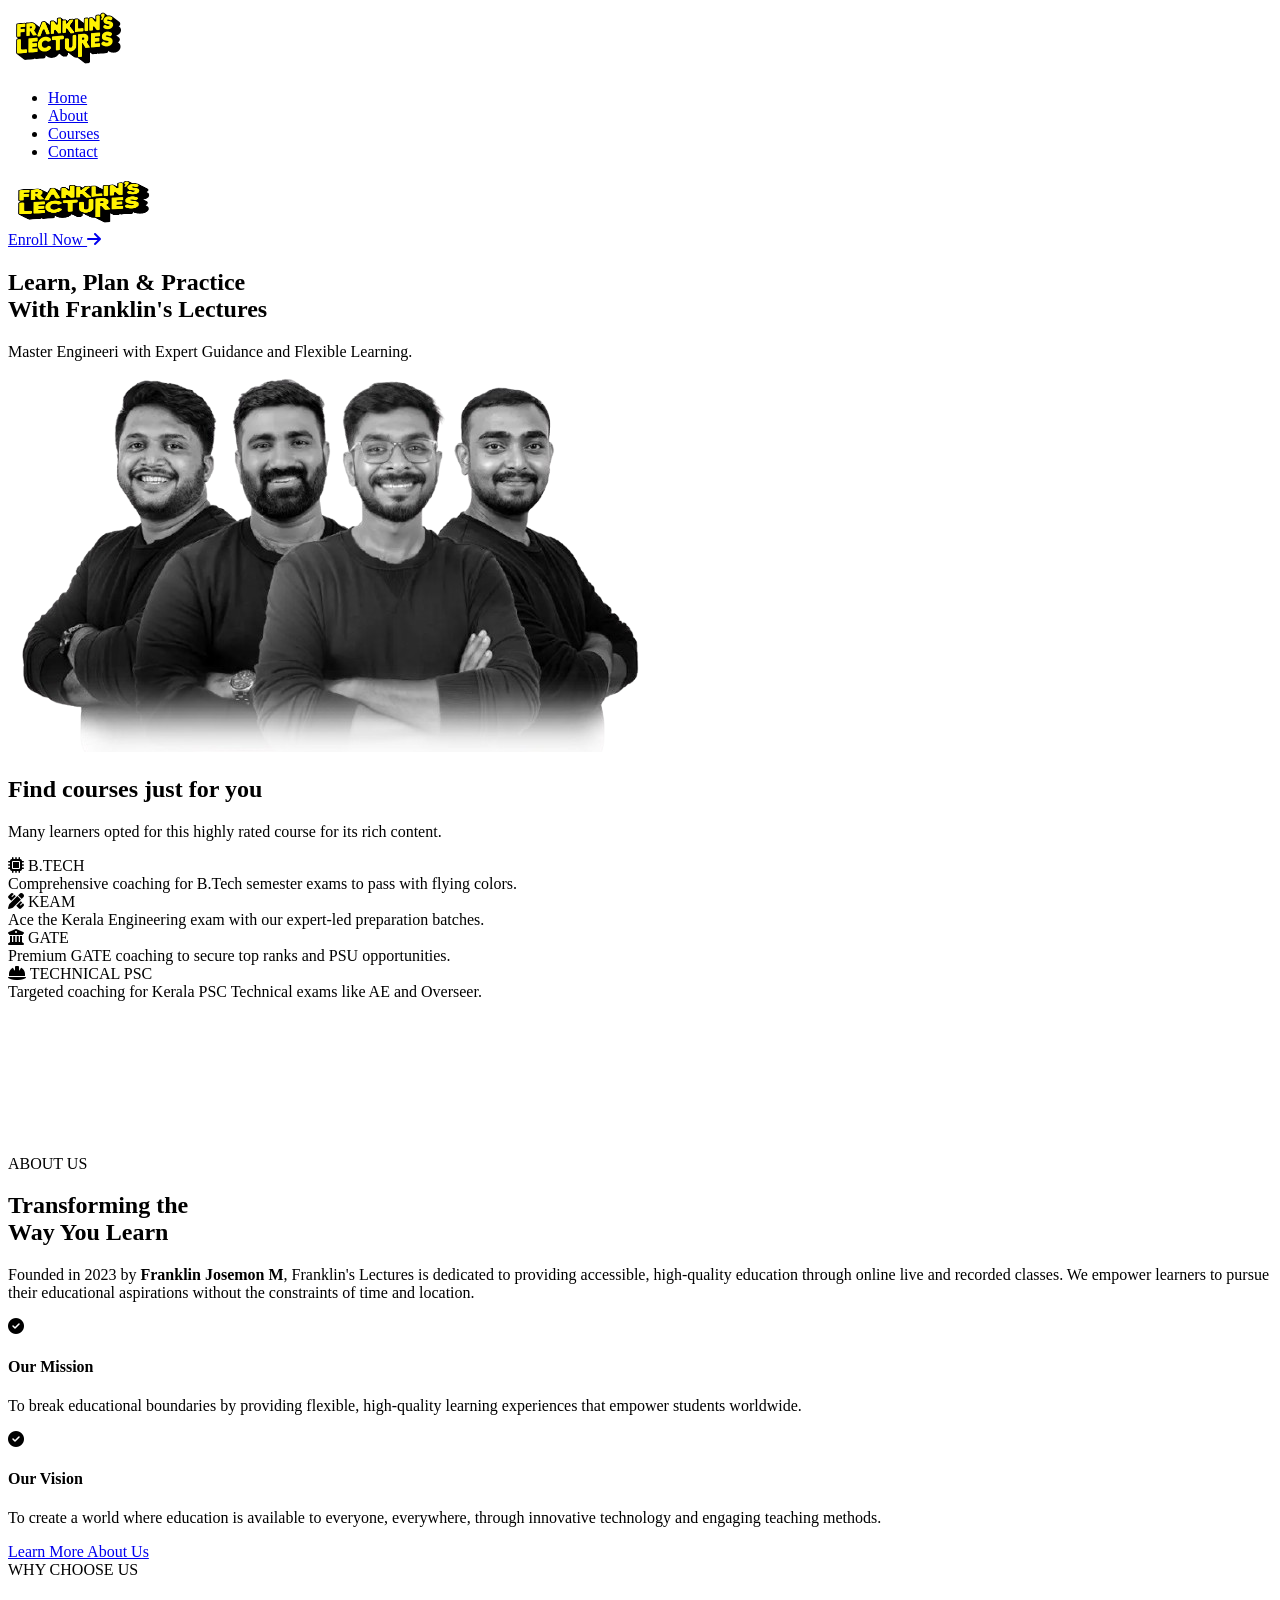
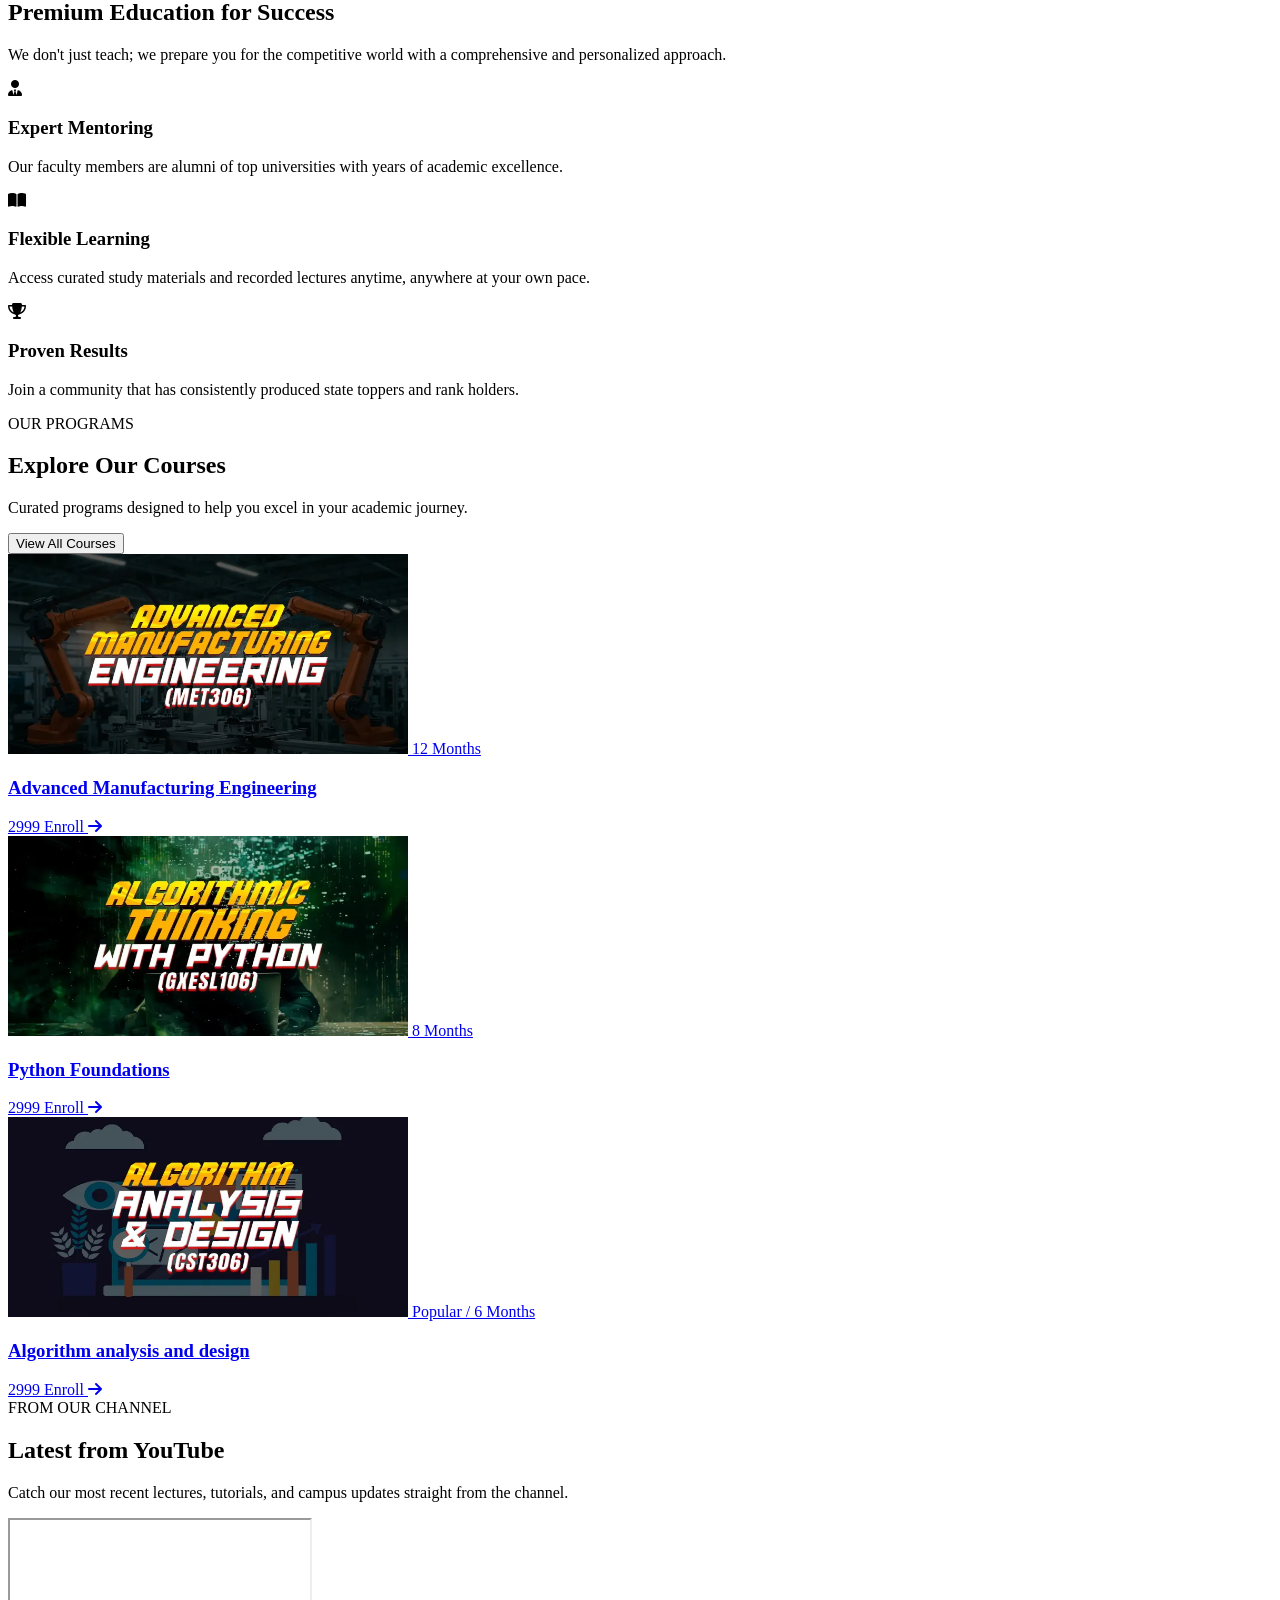
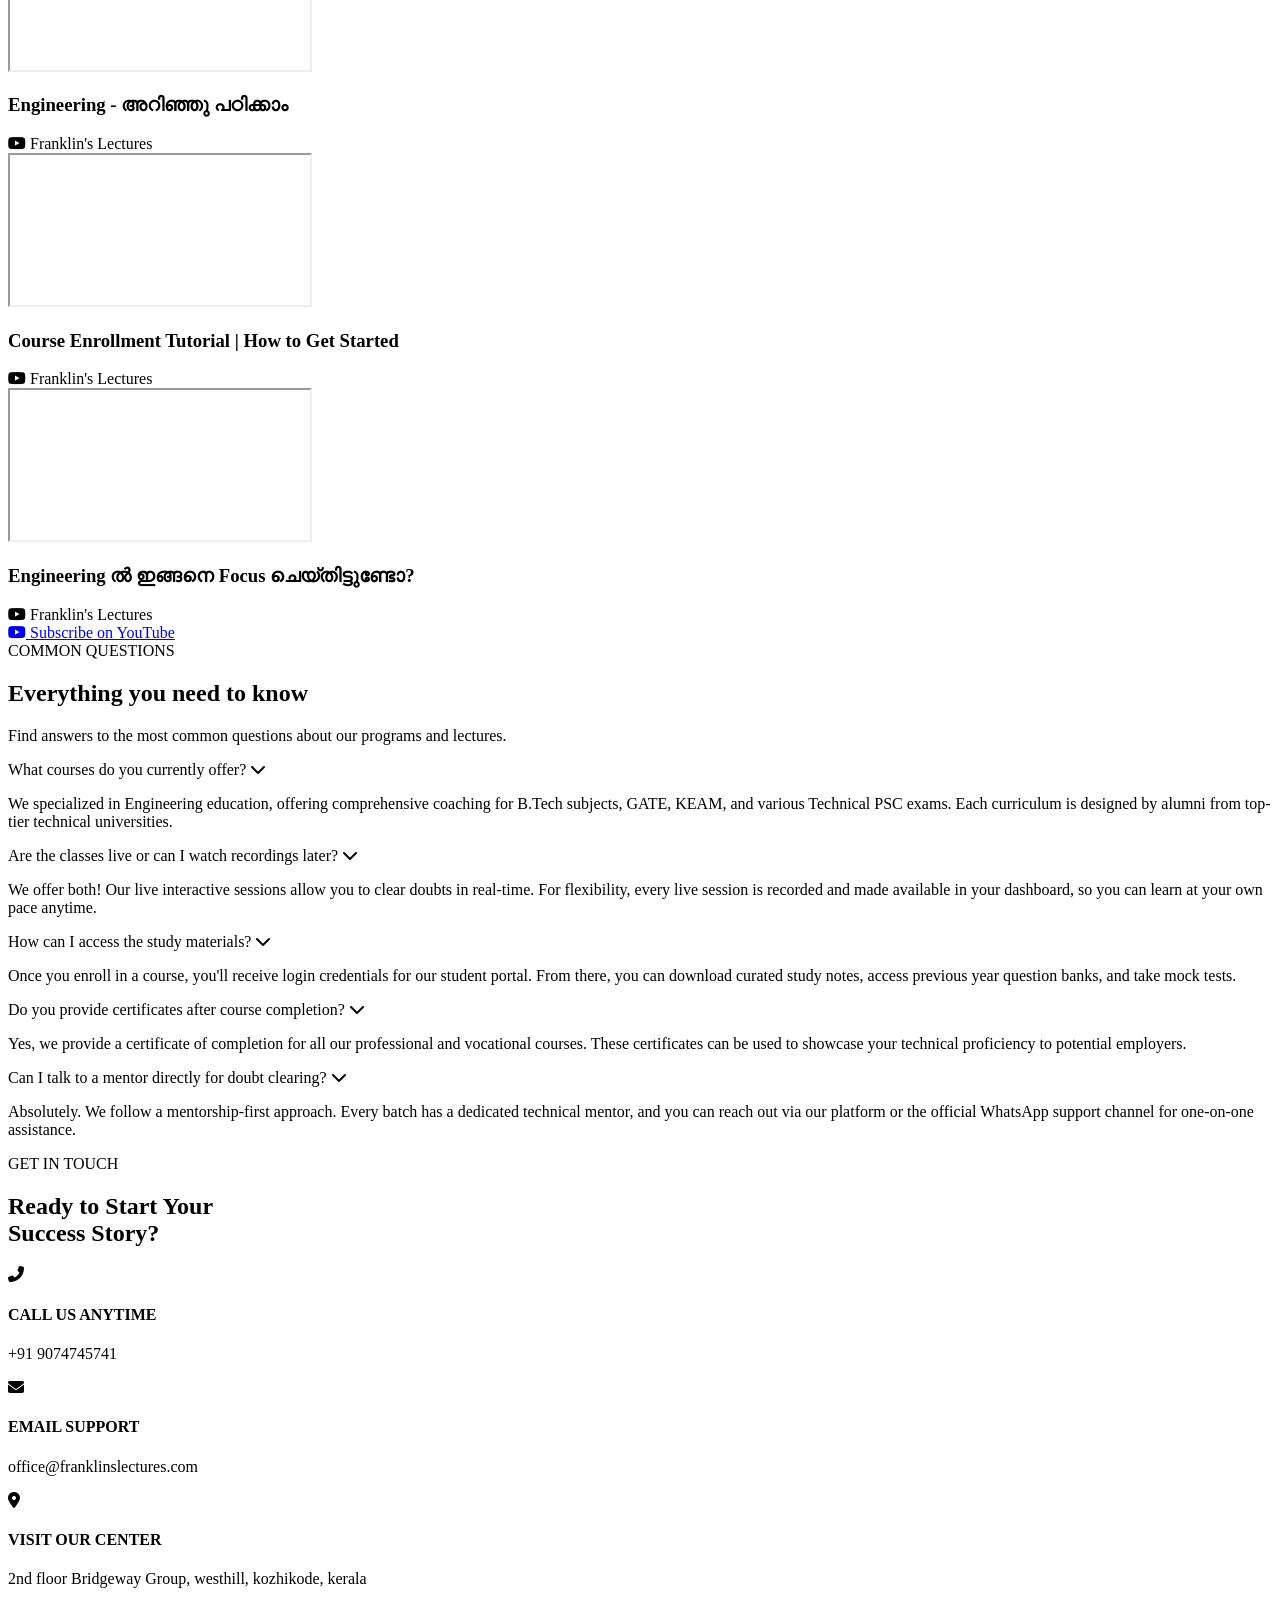
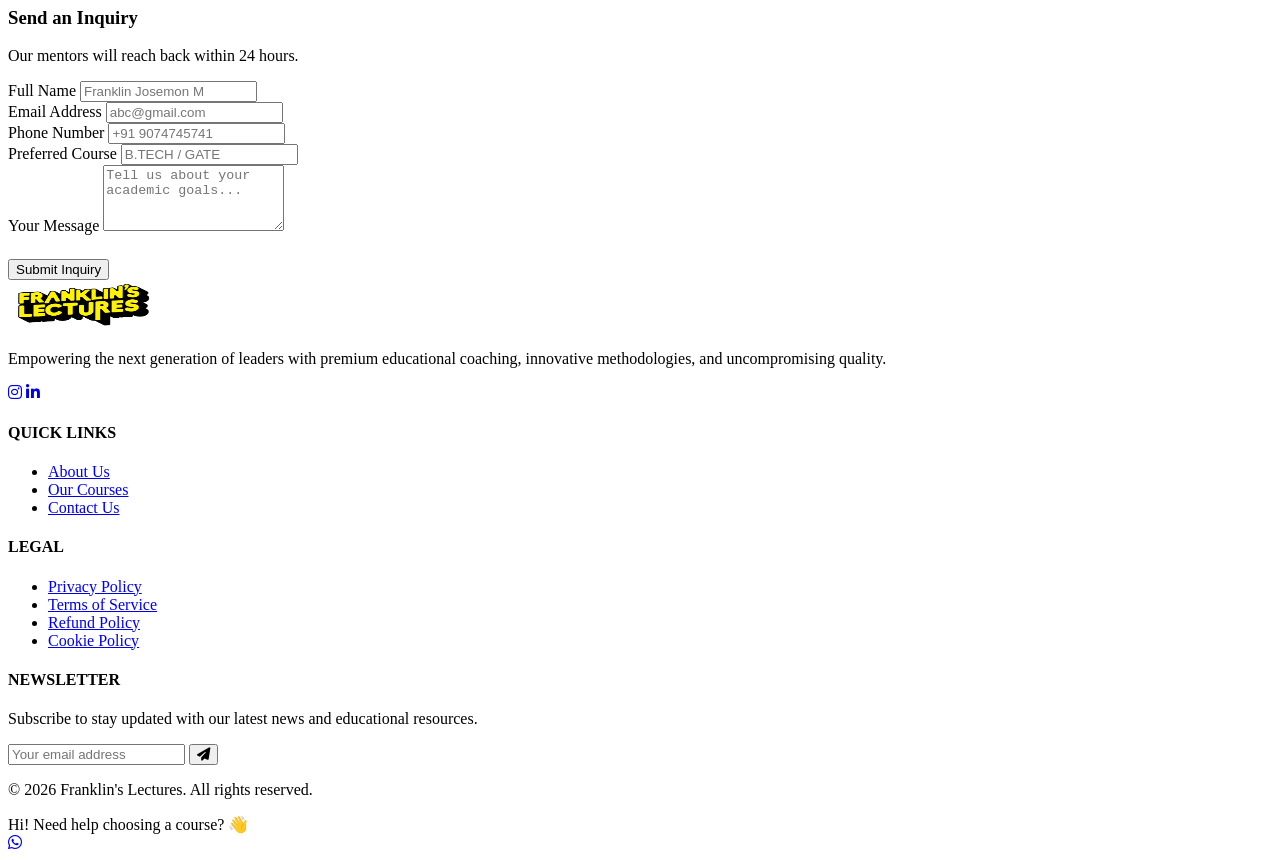
==== index.html @ 8f2ea8a6 "Add files via upload" ====
<!DOCTYPE html>
<html lang="en">

<head>
    <meta charset="UTF-8">
    <meta name="viewport" content="width=device-width, initial-scale=1.0">
    <meta name="description"
        content="India's No.1 Engineering Education Platform offering expert-led online B-Tech classes to help you master engineering concepts.">
    <meta name="keywords"
        content="Franklin's Lectures, Engineering coaching, B.Tech tuition, KEAM, GATE, Kerala education, online classes">
    <title>Franklin's Lectures | B-Tech Coaching | Online B-Tech Classes</title>

    <meta property="og:type" content="website">
    <meta property="og:url" content="https://franklinslectures.in/">
    <meta property="og:title" content="Franklin's Lectures | B-Tech Coaching | Online B-Tech Classes">
    <meta property="og:description"
        content="India's No.1 Engineering Education Platform offering expert-led online B-Tech classes to help you master engineering concepts.">
    <meta property="og:image"
        content="https://res.cloudinary.com/dwqajqcnq/image/upload/v1773065407/franklins_1_sdntfc.png">



    <link rel="preconnect" href="https://fonts.googleapis.com">
    <link rel="preconnect" href="https://fonts.gstatic.com" crossorigin>
    <link href="https://fonts.googleapis.com/css2?family=Outfit:wght@300;400;500;600;700;800&display=swap"
        rel="stylesheet">

    <link rel="stylesheet" href="https://cdnjs.cloudflare.com/ajax/libs/font-awesome/6.4.0/css/all.min.css">

    <!-- all the split styles -->
    <link rel="stylesheet" href="css/base.css">
    <link rel="stylesheet" href="css/navbar.css">
    <link rel="stylesheet" href="css/footer.css">
    <link rel="stylesheet" href="css/whatsapp.css">
    <link rel="stylesheet" href="css/home.css">
    <link rel="stylesheet" href="css/about.css">
    <link rel="stylesheet" href="css/courses.css">
    <link rel="stylesheet" href="css/contact.css">
    <link rel="stylesheet" href="css/faq.css">
    <link rel="stylesheet" href="css/youtube.css">
</head>
<!-- loading page for the logo franklin's lectures-->

<body class="loading">
    <div id="preloader">
        <img src="Logo_Final@3x-8.webp" alt="Loading..." class="loader-logo" width="120" height="auto">
    </div>

    <header class="header">
        <div class="container nav-container">
            <nav id="navbar">
                <ul class="nav-links" id="nav-menu">
                    <li><a href="#home">Home</a></li>
                    <li><a href="about.html">About</a></li>
                    <li><a href="#courses">Courses</a></li>
                    <li><a href="#contact">Contact</a></li>
                </ul>
            </nav>
            <!-- logo for the navbar -->
            <div class="logo">
                <a href="#home">
                    <img src="Logo_Final@3x-8.webp" alt="Franklin's Lectures Logo" width="150" height="50">
                </a>
            </div>
            <div class="nav-actions">
                <a href="#contact" class="btn btn-outline hide-mobile">Enroll Now <i class="fas fa-arrow-right"></i></a>
                <div class="mobile-menu-btn" id="mobile-toggle" role="button" tabindex="0"
                    aria-label="Toggle navigation menu" aria-expanded="false" aria-controls="nav-menu">
                    <span></span>
                    <span></span>
                    <span></span>
                </div>
            </div>
        </div>
    </header>

    <!-- hero section with faculty image -->
    <section id="home" class="hero">
        <div class="container">
            <h1>Learn, Plan & Practice<br>With <span class="text-blue">Franklin's Lectures</span></h1>
            <p>Master <span class="dynamic-text">Engineering</span> with Expert Guidance and Flexible Learning.</p>
            <div class="hero-image-container">
                <img src="photos-removebg.png" alt="Franklin's Lectures Instructors">
            </div>
        </div>
    </section>

    <!-- course categories section with 4 cards -->
    <section class="course-categories">
        <div class="container">
            <h2 class="section-title reveal">Find <span class="text-blue">courses</span> just for you</h2>
            <p class="reveal">Many learners opted for this highly rated course for its rich content.</p>

            <div class="category-grid stagger-child">
                <div class="category-card">
                    <div class="card-inner">
                        <div class="card-front"><i class="fas fa-microchip icon"></i> B.TECH</div>
                        <div class="card-back">Comprehensive coaching for B.Tech semester exams to pass with flying
                            colors.</div>
                    </div>
                </div>
                <div class="category-card">
                    <div class="card-inner">
                        <div class="card-front"><i class="fas fa-pencil-ruler icon"></i> KEAM</div>
                        <div class="card-back">Ace the Kerala Engineering exam with our expert-led preparation batches.
                        </div>
                    </div>
                </div>
                <div class="category-card">
                    <div class="card-inner">
                        <div class="card-front"><i class="fas fa-university icon"></i> GATE</div>
                        <div class="card-back">Premium GATE coaching to secure top ranks and PSU opportunities.</div>
                    </div>
                </div>
                <div class="category-card">
                    <div class="card-inner">
                        <div class="card-front"><i class="fas fa-hard-hat icon"></i> TECHNICAL PSC</div>
                        <div class="card-back">Targeted coaching for Kerala PSC Technical exams like AE and Overseer.
                        </div>
                    </div>
                </div>
            </div>
        </div>
    </section>

    <!-- about section with youtube video -->
    <section id="about" class="about-section">
        <div class="container about-grid">
            <div class="about-video reveal-left">
                <iframe width="100%" height="100%" src="https://www.youtube.com/embed/srPmG92oYQ8"
                    title="Franklin's Lectures Video" frameborder="0"
                    allow="accelerometer; autoplay; clipboard-write; encrypted-media; gyroscope; picture-in-picture; web-share"
                    allowfullscreen>
                </iframe>
            </div>
            <!-- about content section -->
            <div class="about-content reveal-right">
                <span class="section-tag">ABOUT US</span>
                <h2 class="section-title">Transforming the<br>Way You Learn</h2>
                <p>Founded in 2023 by <strong>Franklin Josemon M</strong>, Franklin's Lectures is dedicated to providing
                    accessible, high-quality education through online live and recorded classes. We empower learners to
                    pursue their educational aspirations without the constraints of time and location.</p>

                <div class="feature-list">
                    <div class="feature-item">
                        <div class="feature-icon"><i class="fas fa-check-circle"></i></div>
                        <div>
                            <h4>Our Mission</h4>
                            <p>To break educational boundaries by providing flexible, high-quality learning experiences
                                that empower students worldwide.</p>
                        </div>
                    </div>
                    <div class="feature-item">
                        <div class="feature-icon"><i class="fas fa-check-circle"></i></div>
                        <div>
                            <h4>Our Vision</h4>
                            <p>To create a world where education is available to everyone, everywhere, through
                                innovative technology and engaging teaching methods.</p>
                        </div>
                    </div>
                </div>
                <!-- learn more button lead to new aboout pagee-->
                <a href="about.html" class="btn btn-yellow">Learn More About Us</a>
            </div>
        </div>
    </section>

    <!-- why choose us section with 4 cardss-->
    <section class="why-choose-us">
        <div class="container">
            <span class="section-tag reveal">WHY CHOOSE US</span>
            <h2 class="section-title reveal">Premium Education for <span
                    class="text-yellow drawn-underline">Success</span></h2>
            <p class="reveal">We don't just teach; we prepare you for the competitive world with a comprehensive and
                personalized
                approach.</p>

            <div class="features-grid stagger-child">
                <div class="feature-box tilt-card">
                    <div class="feature-box-icon"><i class="fas fa-user-tie"></i></div>
                    <h3>Expert Mentoring</h3>
                    <p>Our faculty members are alumni of top universities with years of academic excellence.</p>
                </div>
                <div class="feature-box tilt-card">
                    <div class="feature-box-icon"><i class="fas fa-book-open"></i></div>
                    <h3>Flexible Learning</h3>
                    <p>Access curated study materials and recorded lectures anytime, anywhere at your own pace.</p>
                </div>
                <div class="feature-box tilt-card">
                    <div class="feature-box-icon"><i class="fas fa-trophy"></i></div>
                    <h3>Proven Results</h3>
                    <p>Join a community that has consistently produced state toppers and rank holders.</p>
                </div>
            </div>
        </div>
    </section>

    <!-- courses section with 3 course cards -->
    <section id="courses" class="courses-section">
        <div class="container">
            <div class="courses-header reveal">
                <div>
                    <span class="section-tag">OUR PROGRAMS</span>
                    <h2 class="section-title">Explore Our <span class="text-yellow drawn-underline">Courses</span></h2>
                    <p>Curated programs designed to help you excel in your academic journey.</p>
                </div>
                <button class="btn btn-outline">View All Courses</button>
            </div>

            <!-- 3 couses each can be presses but every 3 couse lead to one detailed course page-->
            <div class="course-grid stagger-child">
                <a href="course-details.html" class="course-card tilt-card"
                    aria-label="View Advanced Manufacturing Engineering course details">
                    <div class="course-img">
                        <img src="C1.webp" alt="Advanced Manufacturing Engineering" width="400" height="200"
                            loading="lazy">
                        <span class="course-badge">12 Months</span>
                    </div>
                    <div class="course-content">
                        <h3>Advanced Manufacturing Engineering</h3>
                        <div class="course-footer">
                            <span class="course-price">2999</span>
                            <span class="enroll-link">Enroll <i class="fas fa-arrow-right"></i></span>
                        </div>
                    </div>
                </a>

                <a href="course-details.html" class="course-card tilt-card"
                    aria-label="View Python Foundations course details">
                    <div class="course-img">
                        <img src="C2.webp" alt="Python Foundations" width="400" height="200" loading="lazy">
                        <span class="course-badge">8 Months</span>
                    </div>
                    <div class="course-content">
                        <h3>Python Foundations</h3>
                        <div class="course-footer">
                            <span class="course-price">2999</span>
                            <span class="enroll-link">Enroll <i class="fas fa-arrow-right"></i></span>
                        </div>
                    </div>
                </a>

                <a href="course-details.html" class="course-card tilt-card"
                    aria-label="View Algorithm analysis and design course details">
                    <div class="course-img">
                        <img src="C3.webp" alt="Algorithm analysis and design" width="400" height="200" loading="lazy">
                        <span class="course-badge popular">Popular / 6 Months</span>
                    </div>
                    <div class="course-content">
                        <h3>Algorithm analysis and design</h3>
                        <div class="course-footer">
                            <span class="course-price">2999</span>
                            <span class="enroll-link">Enroll <i class="fas fa-arrow-right"></i></span>
                        </div>
                    </div>
                </a>
            </div>
    </section>

    <!-- youtube video section, i sourted best 3 videos -->
    <section id="videos" class="youtube-section">
        <div class="container">
            <div class="youtube-header reveal">
                <span class="section-tag">FROM OUR CHANNEL</span>
                <h2 class="section-title">Latest from <span class="text-yellow drawn-underline">YouTube</span></h2>
                <p>Catch our most recent lectures, tutorials, and campus updates straight from the channel.</p>
            </div>

            <!-- the video cards -->
            <div class="youtube-grid stagger-child">
                <div class="youtube-card">
                    <div class="video-wrapper">
                        <iframe src="https://www.youtube.com/embed/EX3KTh9Los4" title="Franklin's Lectures Video 1"
                            allow="accelerometer; autoplay; clipboard-write; encrypted-media; gyroscope; picture-in-picture"
                            allowfullscreen></iframe>
                    </div>
                    <div class="video-info">
                        <h3>Engineering - അറിഞ്ഞു പഠിക്കാം</h3>
                        <span><i class="fab fa-youtube"></i> Franklin's Lectures</span>
                    </div>
                </div>

                <div class="youtube-card">
                    <div class="video-wrapper">
                        <iframe src="https://www.youtube.com/embed/o6iFcL2dvHA" title="Franklin's Lectures Video 2"
                            allow="accelerometer; autoplay; clipboard-write; encrypted-media; gyroscope; picture-in-picture"
                            allowfullscreen></iframe>
                    </div>
                    <div class="video-info">
                        <h3>Course Enrollment Tutorial | How to Get Started</h3>
                        <span><i class="fab fa-youtube"></i> Franklin's Lectures</span>
                    </div>
                </div>

                <div class="youtube-card">
                    <div class="video-wrapper">
                        <iframe src="https://www.youtube.com/embed/5tnOx5ErEUo" title="Franklin's Lectures Video 3"
                            allow="accelerometer; autoplay; clipboard-write; encrypted-media; gyroscope; picture-in-picture"
                            allowfullscreen></iframe>
                    </div>
                    <div class="video-info">
                        <h3>Engineering ൽ ഇങ്ങനെ Focus ചെയ്തിട്ടുണ്ടോ?</h3>
                        <span><i class="fab fa-youtube"></i> Franklin's Lectures</span>
                    </div>
                </div>
            </div>

            <!-- youtube subscribe button -->
            <div class="youtube-subscribe reveal">
                <a href="https://www.youtube.com/@FranklinsLectures" target="_blank" class="btn-youtube">
                    <i class="fab fa-youtube"></i> Subscribe on YouTube
                </a>
            </div>
        </div>
    </section>

    <!-- faq section with nice enlarging animation -->
    <section id="faq" class="faq-section">
        <div class="container">
            <div class="faq-header reveal">
                <span class="section-tag">COMMON QUESTIONS</span>
                <h2 class="section-title">Everything you <span class="text-yellow drawn-underline">need to know</span>
                </h2>
                <p>Find answers to the most common questions about our programs and lectures.</p>
            </div>

            <div class="faq-container reveal">
                <div class="faq-item">
                    <div class="faq-question">
                        <span>What courses do you currently offer?</span>
                        <i class="fas fa-chevron-down"></i>
                    </div>
                    <div class="faq-answer">
                        <p>We specialized in Engineering education, offering comprehensive coaching for B.Tech subjects,
                            GATE, KEAM, and various Technical PSC exams. Each curriculum is designed by alumni from
                            top-tier technical universities.</p>
                    </div>
                </div>

                <div class="faq-item">
                    <div class="faq-question">
                        <span>Are the classes live or can I watch recordings later?</span>
                        <i class="fas fa-chevron-down"></i>
                    </div>
                    <div class="faq-answer">
                        <p>We offer both! Our live interactive sessions allow you to clear doubts in real-time. For
                            flexibility, every live session is recorded and made available in your dashboard, so you can
                            learn at your own pace anytime.</p>
                    </div>
                </div>

                <div class="faq-item">
                    <div class="faq-question">
                        <span>How can I access the study materials?</span>
                        <i class="fas fa-chevron-down"></i>
                    </div>
                    <div class="faq-answer">
                        <p>Once you enroll in a course, you'll receive login credentials for our student portal. From
                            there, you can download curated study notes, access previous year question banks, and take
                            mock tests.</p>
                    </div>
                </div>

                <div class="faq-item">
                    <div class="faq-question">
                        <span>Do you provide certificates after course completion?</span>
                        <i class="fas fa-chevron-down"></i>
                    </div>
                    <div class="faq-answer">
                        <p>Yes, we provide a certificate of completion for all our professional and vocational courses.
                            These certificates can be used to showcase your technical proficiency to potential
                            employers.</p>
                    </div>
                </div>

                <div class="faq-item">
                    <div class="faq-question">
                        <span>Can I talk to a mentor directly for doubt clearing?</span>
                        <i class="fas fa-chevron-down"></i>
                    </div>
                    <div class="faq-answer">
                        <p>Absolutely. We follow a mentorship-first approach. Every batch has a dedicated technical
                            mentor, and you can reach out via our platform or the official WhatsApp support channel for
                            one-on-one assistance.</p>
                    </div>
                </div>
            </div>
        </div>
    </section>

    <!-- contact section left side on the Pc and top on the mobile -->
    <section id="contact" class="contact-section">
        <div class="container contact-grid">
            <div class="contact-info reveal-left">
                <span class="section-tag">GET IN TOUCH</span>
                <h2 class="section-title">Ready to Start Your<br><span class="text-yellow">Success Story?</span></h2>

                <div class="info-item">
                    <div class="info-icon"><i class="fas fa-phone-alt"></i></div>
                    <div class="info-content">
                        <h4>CALL US ANYTIME</h4>
                        <p>+91 9074745741</p>
                    </div>
                </div>

                <div class="info-item">
                    <div class="info-icon"><i class="fas fa-envelope"></i></div>
                    <div class="info-content">
                        <h4>EMAIL SUPPORT</h4>
                        <p>office@franklinslectures.com</p>
                    </div>
                </div>

                <div class="info-item">
                    <div class="info-icon"><i class="fas fa-map-marker-alt"></i></div>
                    <div class="info-content">
                        <h4>VISIT OUR CENTER</h4>
                        <p>2nd floor Bridgeway Group, westhill, kozhikode, kerala</p>
                    </div>
                </div>
            </div>

            <!-- contact form right side on the Pc and bottom on the mobile -->
            <div class="contact-form reveal-right">
                <h3>Send an Inquiry</h3>
                <p>Our mentors will reach back within 24 hours.</p>
                <form>
                    <div class="form-grid">
                        <div class="form-group">
                            <label>Full Name</label>
                            <input type="text" placeholder="Franklin Josemon M">
                        </div>
                        <div class="form-group">
                            <label>Email Address</label>
                            <input type="email" placeholder="abc@gmail.com">
                        </div>
                        <div class="form-group">
                            <label>Phone Number</label>
                            <input type="tel" placeholder="+91 9074745741">
                        </div>
                        <div class="form-group">
                            <label>Preferred Course</label>
                            <input type="text" placeholder="B.TECH / GATE">
                        </div>
                    </div>
                    <div class="form-group" style="margin-bottom: 24px;">
                        <label>Your Message</label>
                        <textarea rows="4" placeholder="Tell us about your academic goals..."></textarea>
                    </div>
                    <button type="submit" class="btn btn-dark">Submit Inquiry</button>
                </form>
            </div>
        </div>
    </section>

    <!-- footer -->
    <footer class="footer">
        <div class="container">
            <div class="footer-grid">
                <div>
                    <!-- franklins lectures logo -->
                    <div class="logo footer-logo">
                        <img src="Logo_Final@3x-8.webp" alt="Franklin's Lectures Logo" width="150" height="50"
                            loading="lazy">
                    </div>
                    <p>Empowering the next generation of leaders with premium educational coaching, innovative
                        methodologies, and uncompromising quality.</p>
                    <div class="social-links">
                        <a href="https://www.instagram.com/franklinslectures/" target="_blank"
                            rel="noopener noreferrer"><i class="fab fa-instagram"></i></a>
                        <a href="https://in.linkedin.com/company/franklins-lectures" target="_blank"
                            rel="noopener noreferrer"><i class="fab fa-linkedin-in"></i></a>
                    </div>
                </div>

                <div>
                    <h4>QUICK LINKS</h4>
                    <ul class="footer-links">
                        <li><a href="about.html">About Us</a></li>
                        <li><a href="#courses">Our Courses</a></li>
                        <li><a href="#contact">Contact Us</a></li>
                    </ul>
                </div>

                <div>
                    <h4>LEGAL</h4>
                    <ul class="footer-links">
                        <li><a href="#">Privacy Policy</a></li>
                        <li><a href="#">Terms of Service</a></li>
                        <li><a href="#">Refund Policy</a></li>
                        <li><a href="#">Cookie Policy</a></li>
                    </ul>
                </div>

                <div>
                    <h4>NEWSLETTER</h4>
                    <p>Subscribe to stay updated with our latest news and educational resources.</p>
                    <div class="newsletter-form">
                        <input type="email" placeholder="Your email address">
                        <button type="button"><i class="fas fa-paper-plane"></i></button>
                    </div>
                </div>
            </div>

            <div class="footer-bottom">
                <p>&copy; 2026 Franklin's Lectures. All rights reserved.</p>
            </div>
        </div>
    </footer>

    <div class="whatsapp-container">
        <div class="whatsapp-tooltip">Hi! Need help choosing a course? 👋</div>
        <a href="https://wa.me/919074745741" class="whatsapp-float" target="_blank" rel="noopener noreferrer"
            aria-label="Chat with our Mentor on WhatsApp">
            <i class="fab fa-whatsapp"></i>
        </a>
    </div>

    <script src="script.js"></script>
</body>

</html>
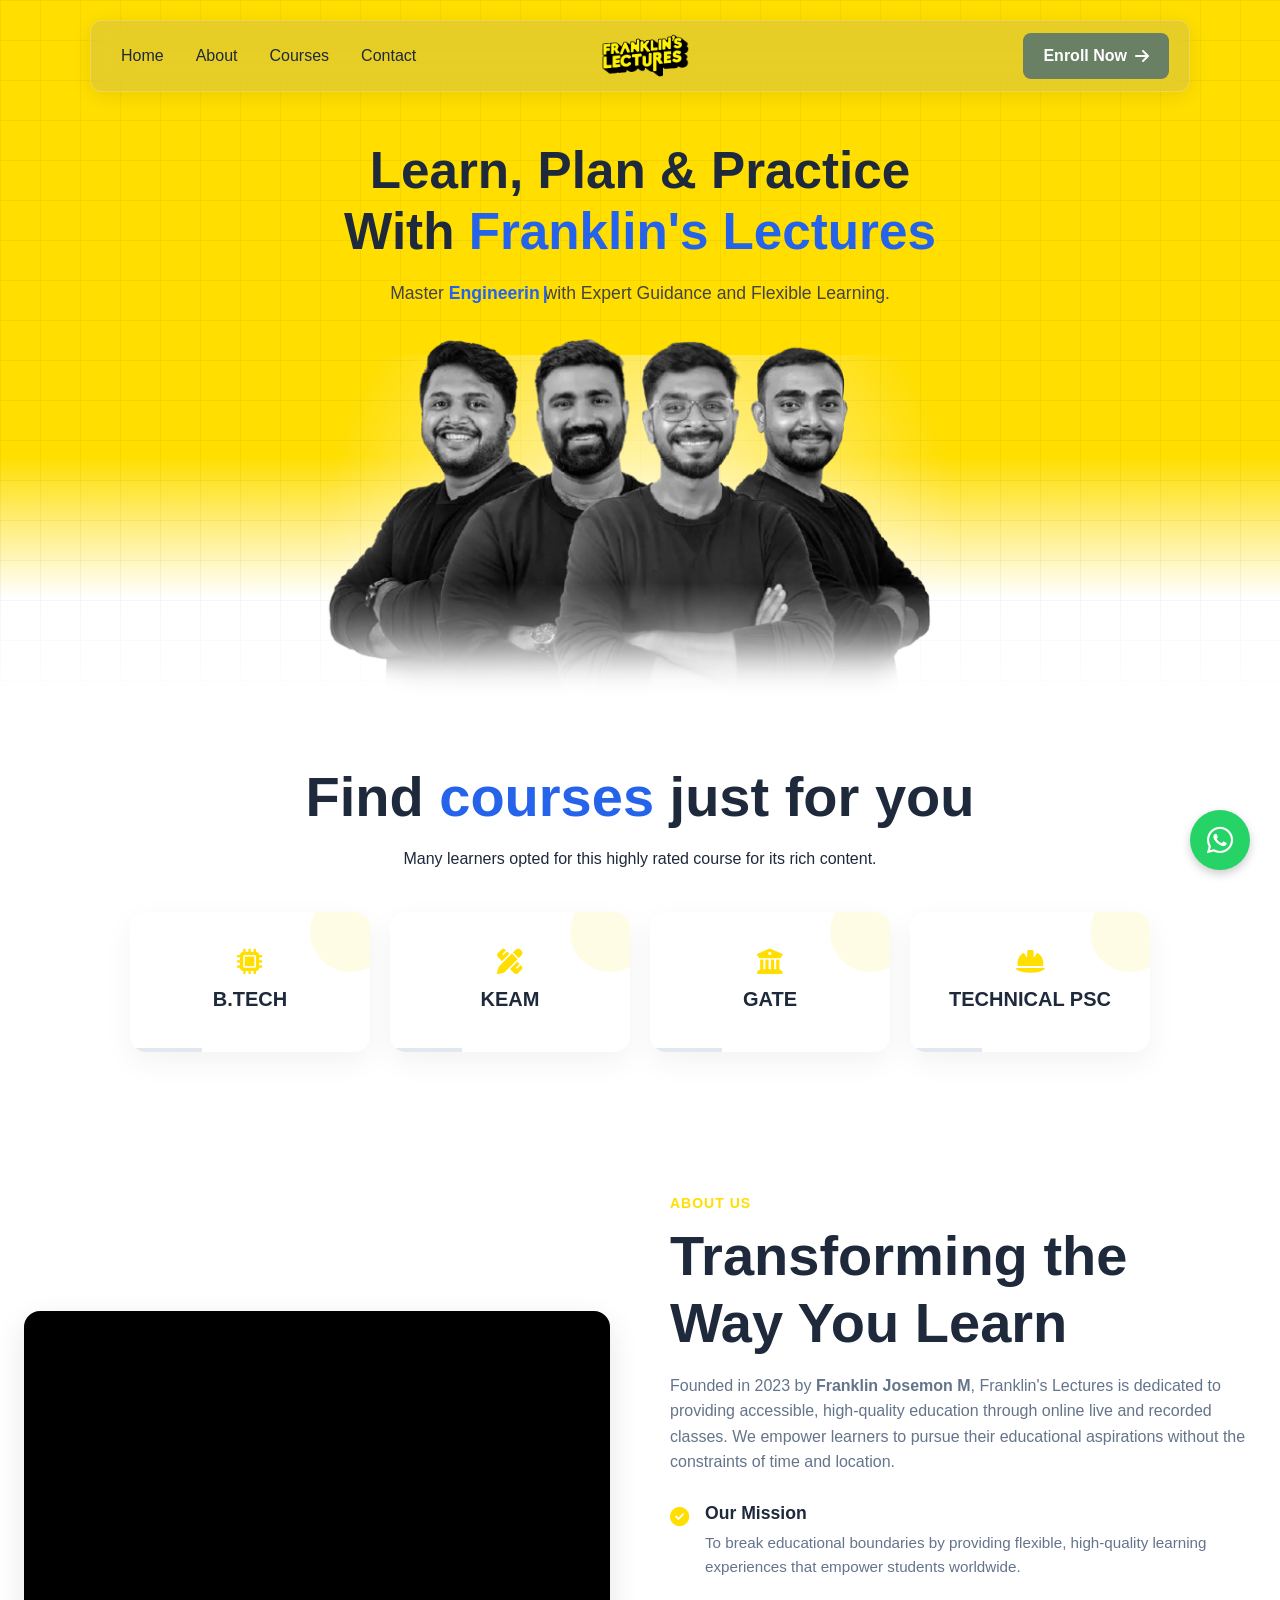
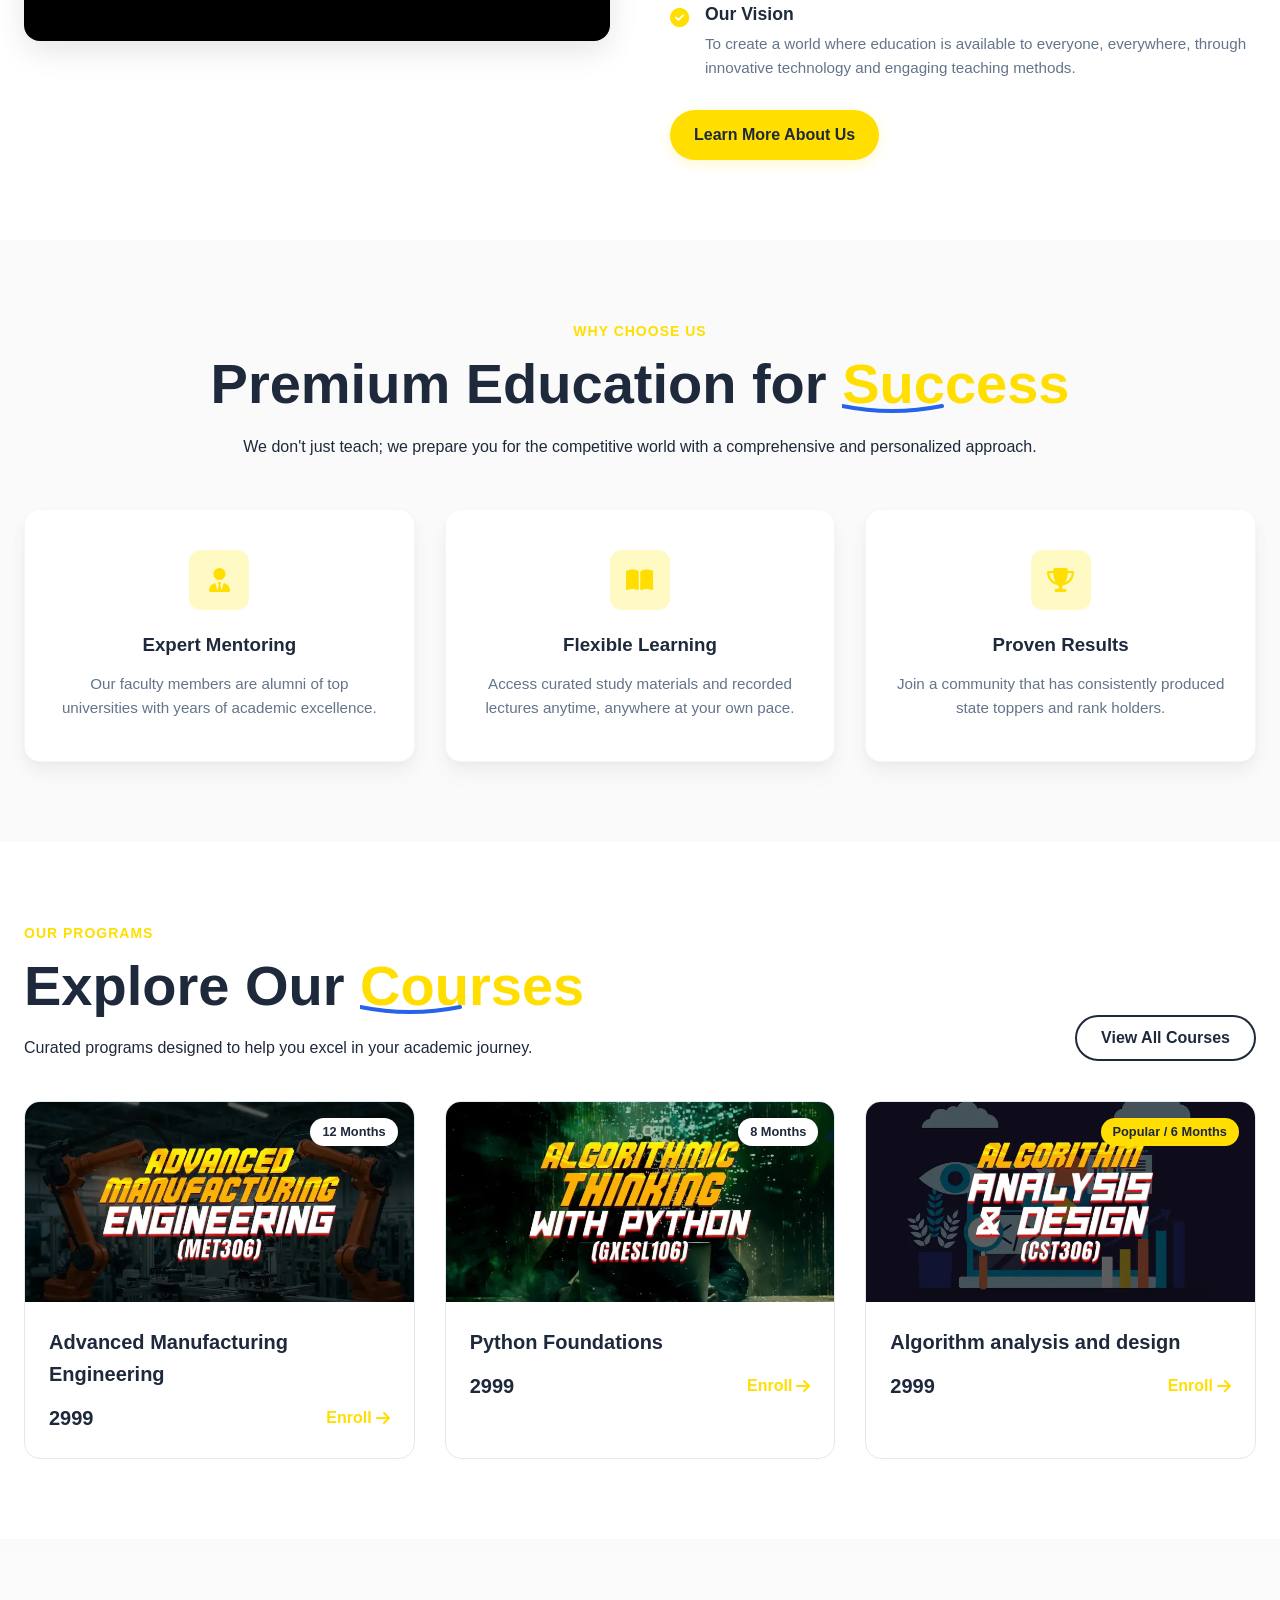
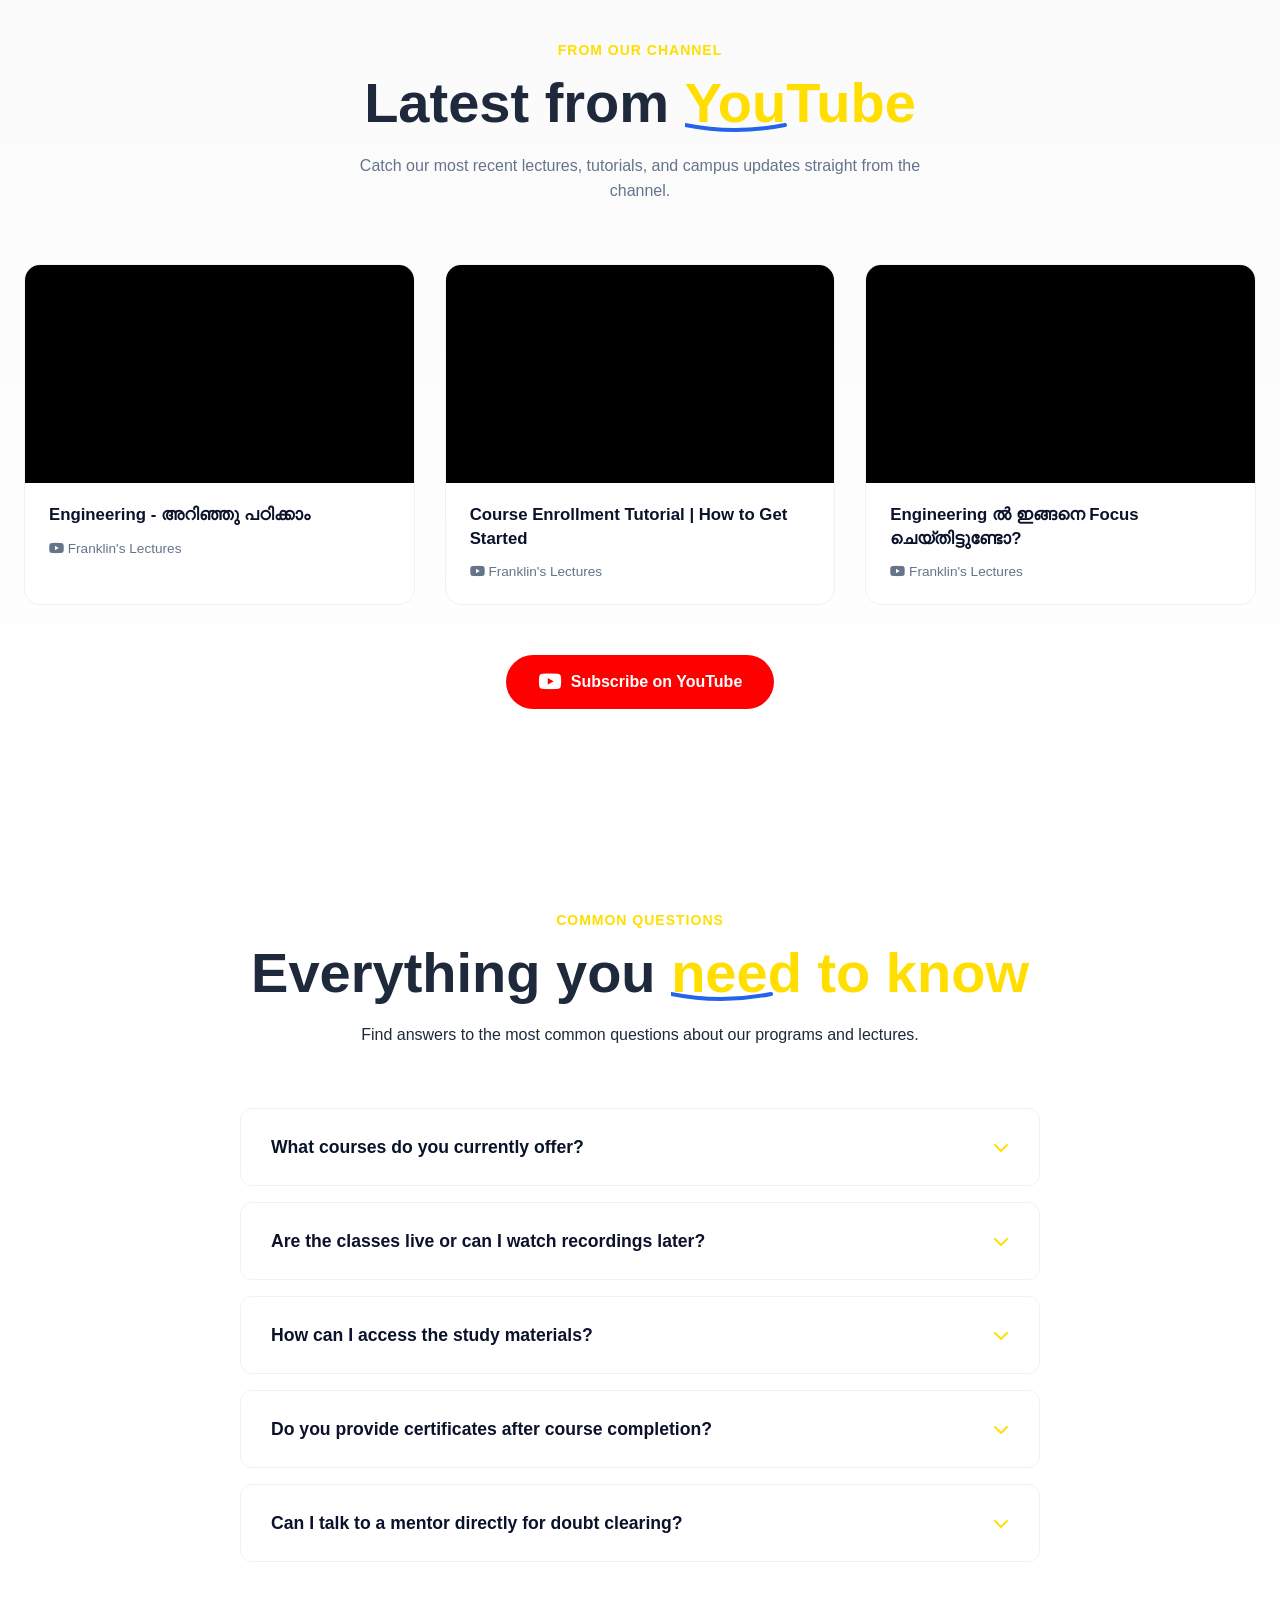
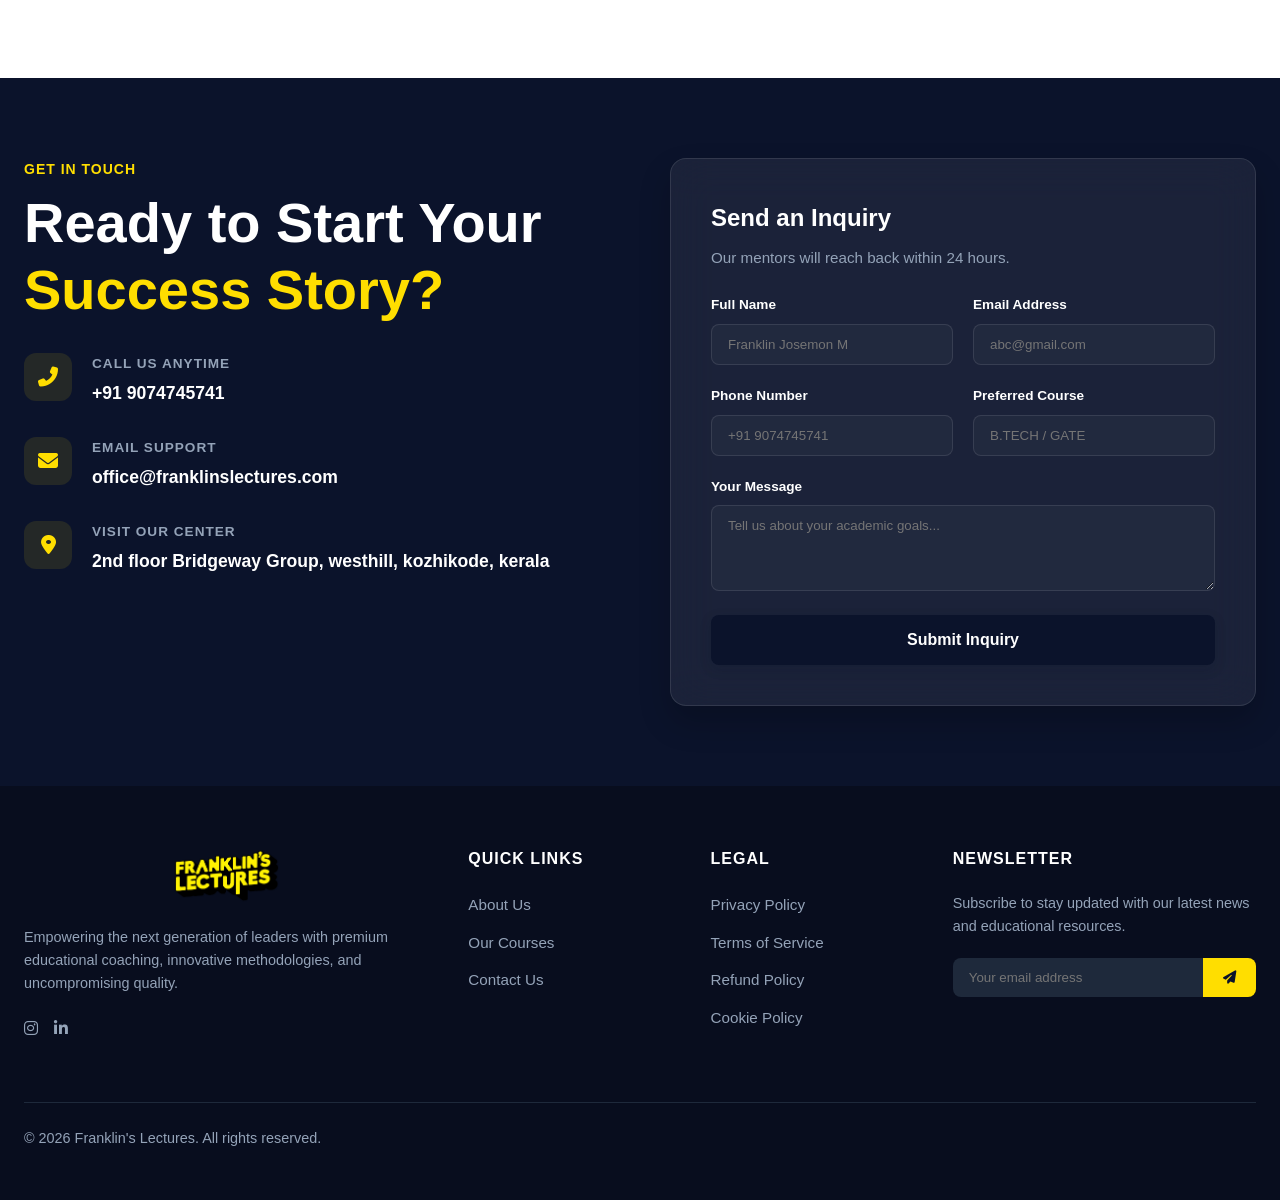
==== commit 438f42d0: "Add favicon link to index.html" ====
--- a/index.html
+++ b/index.html
@@ -18,7 +18,8 @@
     <meta property="og:image"
         content="https://res.cloudinary.com/dwqajqcnq/image/upload/v1773065407/franklins_1_sdntfc.png">
 
-
+    <!-- Favicon -->
+    <link rel="icon" href="favicon.ico" type="image/x-icon">
 
     <link rel="preconnect" href="https://fonts.googleapis.com">
     <link rel="preconnect" href="https://fonts.gstatic.com" crossorigin>
@@ -519,4 +520,4 @@
     <script src="script.js"></script>
 </body>
 
-</html>+</html>
--- a/css/base.css
+++ b/css/base.css
@@ -0,0 +1,282 @@
+/* scrollbar styling - keeps it on brand */
+::-webkit-scrollbar { width: 10px; }
+::-webkit-scrollbar-track { background: var(--bg-light); }
+
+::-webkit-scrollbar-thumb {
+    background: var(--primary-yellow);
+    border-radius: 5px;
+}
+::-webkit-scrollbar-thumb:hover { background: #e6c800; }
+
+
+/* theme tokens */
+:root {
+    --primary-yellow: #FFDE00;
+    --primary-blue: #2563EB;
+    --dark-navy: #0B132B;
+    --text-dark: #1E293B;
+    --text-muted: #64748B;
+    --bg-light: #FAFAFA;
+    --white: #FFFFFF;
+    --border-radius: 16px;
+    --transition: all 0.4s cubic-bezier(0.4, 0, 0.2, 1);
+    --transition-slow: all 0.8s cubic-bezier(0.4, 0, 0.2, 1);
+}
+
+/* preloader - the logo pulse thing */
+#preloader {
+    position: fixed;
+    top: 0; left: 0;
+    width: 100%;
+    height: 100%;
+    background-color: var(--white);
+    display: flex;
+    justify-content: center;
+    align-items: center;
+    z-index: 9999;
+    transition: opacity 0.5s ease, visibility 0.5s;
+}
+
+.loader-logo {
+    width: 120px;
+    animation: pulse 1.5s infinite ease-in-out;
+}
+
+@keyframes pulse {
+    0% { transform: scale(1); opacity: 1; }
+    50% { transform: scale(1.1); opacity: 0.7; }
+    100% { transform: scale(1); opacity: 1; }
+}
+
+#preloader.fade-out {
+    opacity: 0;
+    visibility: hidden;
+}
+
+
+/* reset */
+* {
+    margin: 0;
+    padding: 0;
+    box-sizing: border-box;
+    font-family: 'Outfit', sans-serif;
+}
+
+html {
+    scroll-behavior: smooth;
+    width: 100%;
+    overflow-x: hidden;
+    scroll-padding-top: 80px; /* so anchor links dont hide behind the fixed nav */
+}
+
+body {
+    background-color: var(--white);
+    color: var(--text-dark);
+    line-height: 1.6;
+    width: 100%;
+    margin: 0;
+    padding-top: 0;
+    overflow-x: hidden;
+}
+
+a { text-decoration: none; color: inherit; }
+ul { list-style: none; }
+
+.container {
+    max-width: 1280px;
+    margin: 0 auto;
+    padding: 0 24px;
+}
+
+
+/*
+   buttons - shared across all pages
+   the ripple effect on click is done with ::after
+*/
+.btn {
+    display: inline-flex;
+    align-items: center;
+    gap: 8px;
+    justify-content: center;
+    padding: 12px 24px;
+    font-weight: 600;
+    border-radius: 50px;
+    cursor: pointer;
+    border: none;
+    font-size: 1rem;
+    transition: var(--transition);
+    position: relative;
+    overflow: hidden;
+}
+
+/* ripple circle */
+.btn::after {
+    content: '';
+    position: absolute;
+    top: 50%; left: 50%;
+    width: 0; height: 0;
+    background: rgba(255, 255, 255, 0.2);
+    border-radius: 50%;
+    transform: translate(-50%, -50%);
+    transition: width 0.4s ease-out, height 0.4s ease-out, opacity 0.4s ease-out;
+    opacity: 0;
+}
+.btn:active::after {
+    width: 300px; height: 300px;
+    opacity: 1;
+    transition: 0s;
+}
+
+.btn i.fa-arrow-right { transition: transform 0.3s ease; }
+.btn:hover i.fa-arrow-right { transform: translateX(5px); }
+
+/* yellow cta */
+.btn-yellow {
+    background-color: var(--primary-yellow);
+    color: var(--text-dark);
+    box-shadow: 0 4px 14px rgba(255, 222, 0, 0.2);
+}
+.btn-yellow:hover {
+    transform: translateY(-3px) scale(1.02);
+    box-shadow: 0 6px 20px rgba(255, 222, 0, 0.4);
+    background-color: #f5d800;
+}
+
+/* outline variant */
+.btn-outline {
+    background-color: transparent;
+    border: 2px solid var(--text-dark);
+    color: var(--text-dark);
+}
+.btn-outline:hover {
+    background-color: var(--text-dark);
+    color: var(--white);
+    transform: translateY(-2px);
+}
+
+/* dark / submit style */
+.btn-dark {
+    background-color: var(--dark-navy);
+    color: var(--white);
+    width: 100%;
+    padding: 16px;
+    border-radius: 8px;
+    box-shadow: 0 4px 12px rgba(11, 19, 43, 0.2);
+}
+.btn-dark:hover {
+    background-color: #1a2a4d;
+    transform: translateY(-2px);
+    box-shadow: 0 6px 18px rgba(11, 19, 43, 0.3);
+}
+
+
+/* scroll-triggered animations */
+
+.reveal {
+    opacity: 0;
+    transform: translateY(30px);
+    transition: var(--transition-slow);
+}
+.reveal.active { opacity: 1; transform: translateY(0); }
+
+.reveal-left {
+    opacity: 0;
+    transform: translateX(-50px);
+    transition: var(--transition-slow);
+}
+.reveal-left.active { opacity: 1; transform: translateX(0); }
+
+.reveal-right {
+    opacity: 0;
+    transform: translateX(50px);
+    transition: var(--transition-slow);
+}
+.reveal-right.active { opacity: 1; transform: translateX(0); }
+
+.scale-up {
+    opacity: 0;
+    transform: scale(0.9);
+    transition: var(--transition-slow);
+}
+.scale-up.active { opacity: 1; transform: scale(1); }
+
+/* staggered children - each kid comes in slightly later */
+.stagger-child > * {
+    opacity: 0;
+    transform: translateY(20px);
+    transition: var(--transition-slow);
+}
+.stagger-child.active > * { opacity: 1; transform: translateY(0); }
+
+.stagger-child.active > *:nth-child(1) { transition-delay: 0.1s; }
+.stagger-child.active > *:nth-child(2) { transition-delay: 0.2s; }
+.stagger-child.active > *:nth-child(3) { transition-delay: 0.3s; }
+.stagger-child.active > *:nth-child(4) { transition-delay: 0.4s; }
+
+
+/* section labels & titles */
+.section-tag {
+    color: var(--primary-yellow);
+    font-weight: 700;
+    text-transform: uppercase;
+    letter-spacing: 1px;
+    font-size: 0.875rem;
+    margin-bottom: 8px;
+    display: block;
+}
+
+.section-title {
+    font-size: 3.5rem;
+    font-weight: 800;
+    line-height: 1.2;
+    margin-bottom: 16px;
+}
+@media (max-width: 768px) {
+    .section-title { font-size: 2.2rem; }
+}
+
+/* quick color helpers */
+.text-blue { color: var(--primary-blue); }
+.text-yellow { color: var(--primary-yellow); }
+
+/* animated text underline */
+.drawn-underline {
+    position: relative;
+    display: inline-block;
+}
+.drawn-underline::after {
+    content: '';
+    position: absolute;
+    bottom: 5px;
+    left: 0;
+    width: 0;
+    height: 12px;
+    background: url('data:image/svg+xml;utf8,<svg width="100%" height="100%" xmlns="http://www.w3.org/2000/svg"><path d="M0,5 Q50,15 100,5" stroke="%232563EB" stroke-width="4" fill="none" stroke-linecap="round"/></svg>') no-repeat;
+    background-size: 100% 100%;
+    z-index: -1;
+    transition: width 0.8s cubic-bezier(0.25, 1, 0.5, 1);
+    transition-delay: 0.3s;
+}
+.drawn-underline.active::after,
+.reveal.active .drawn-underline::after {
+    width: 100%;
+}
+
+
+/* inner page banner - used on about etc */
+.page-banner {
+    background-color: var(--primary-yellow);
+    padding: 60px 0;
+    text-align: center;
+}
+.page-banner h1 {
+    font-size: 2.8rem;
+    font-weight: 800;
+    margin-bottom: 12px;
+}
+.page-banner p { font-size: 1.1rem; color: #444; }
+
+@media (max-width: 768px) {
+    .hide-mobile { display: none; }
+    .page-banner h1 { font-size: 2rem; }
+}
--- a/css/navbar.css
+++ b/css/navbar.css
@@ -0,0 +1,224 @@
+/* navbar + mobile menu */
+
+.header {
+    position: fixed;
+    top: 20px;
+    left: 0;
+    width: 100%;
+    z-index: 2000;
+    display: flex;
+    justify-content: center;
+    transition: var(--transition);
+    pointer-events: none;
+    /* clicks pass through to content behind */
+}
+
+/* mobile - keep the pill but snug to edges */
+@media (max-width: 768px) {
+    .header {
+        top: 15px;
+        padding: 0 15px;
+        display: block;
+    }
+}
+
+/* state when scrolling down */
+.header.scrolled {
+    top: 10px;
+}
+
+/* shrink the pill slightly */
+.header.scrolled .nav-container {
+    padding: 6px 15px 6px 25px;
+    background-color: rgba(159, 158, 153, 0.25);
+    /* Slightly darker, more focused */
+    box-shadow: 0 8px 32px rgba(0, 0, 0, 0.15);
+}
+
+.header.scrolled .logo img {
+    height: 40px;
+}
+
+/* the actual pill container */
+.nav-container {
+    display: flex;
+    align-items: center;
+    justify-content: space-between;
+    background-color: rgba(159, 158, 153, 0.25);
+    backdrop-filter: blur(16px);
+    -webkit-backdrop-filter: blur(16px);
+    border: 1px solid rgba(255, 255, 255, 0.2);
+    padding: 10px 20px 10px 30px;
+    border-radius: 12px;
+    box-shadow: 0 4px 20px rgba(0, 0, 0, 0.08);
+    width: 100%;
+    max-width: 1100px;
+    pointer-events: auto;
+}
+
+/* desktop layout: links | logo | action btn */
+#navbar {
+    flex: 1;
+}
+
+.logo {
+    flex: 0;
+    display: flex;
+    justify-content: center;
+}
+
+.logo img {
+    height: 50px;
+    width: auto;
+    display: block;
+}
+
+.nav-actions {
+    flex: 1;
+    display: flex;
+    align-items: center;
+    justify-content: flex-end;
+    gap: 20px;
+}
+
+.nav-links {
+    display: flex;
+    gap: 32px;
+    font-weight: 500;
+    align-items: center;
+    margin: 0;
+    padding: 0;
+}
+
+.nav-links a {
+    color: var(--black);
+    text-decoration: none;
+    transition: var(--transition);
+}
+
+.nav-links a:hover {
+    color: rgba(255, 255, 255, 0.8);
+}
+
+.nav-links a.active {
+    color: var(--white);
+    font-weight: 700;
+}
+
+/* enroll btn in the nav */
+.nav-actions .btn-outline {
+    background-color: #6a8065;
+    border: none;
+    color: white;
+    padding: 10px 20px;
+    border-radius: 8px;
+}
+
+.nav-actions .btn-outline:hover {
+    background-color: #5b6f56;
+    color: white;
+}
+
+/* hamburger icon - hidden on desktop */
+.mobile-menu-btn {
+    display: none;
+    flex-direction: column;
+    justify-content: space-between;
+    width: 30px;
+    height: 20px;
+    cursor: pointer;
+    z-index: 1100;
+}
+
+.mobile-menu-btn span {
+    display: block;
+    width: 100%;
+    height: 3px;
+    background-color: var(--white);
+    border-radius: 3px;
+    transition: var(--transition);
+}
+
+/* X animation when menu is open */
+.mobile-menu-btn.active span {
+    background-color: var(--white);
+}
+
+.mobile-menu-btn.active span:nth-child(1) {
+    transform: translateY(8.5px) rotate(45deg);
+}
+
+.mobile-menu-btn.active span:nth-child(2) {
+    opacity: 0;
+}
+
+.mobile-menu-btn.active span:nth-child(3) {
+    transform: translateY(-8.5px) rotate(-45deg);
+}
+
+
+/* mobile overrides */
+@media (max-width: 768px) {
+
+    .mobile-menu-btn {
+        display: flex;
+    }
+
+    .nav-container {
+        padding: 12px 18px;
+        flex-wrap: wrap;
+        justify-content: space-between;
+    }
+
+    #navbar {
+        display: flex;
+        flex: 0 0 100%;
+        /* own row */
+        order: 3;
+    }
+
+    .logo {
+        flex: 0 0 auto;
+        display: flex;
+        justify-content: flex-start;
+        align-items: center;
+        order: 1;
+    }
+
+    .nav-actions {
+        flex: 0 0 auto;
+        display: flex;
+        justify-content: flex-end;
+        align-items: center;
+        order: 2;
+    }
+
+    /* dropdown panel instead of sidebar */
+    .nav-links {
+        position: static;
+        width: 100%;
+        max-width: none;
+        height: 0;
+        overflow: hidden;
+        background-color: transparent;
+        flex-direction: column;
+        align-items: center;
+        justify-content: center;
+        gap: 20px;
+        box-shadow: none;
+        padding: 0;
+        transition: height 0.4s ease-in-out, padding 0.4s ease-in-out;
+        z-index: 1050;
+    }
+
+    .nav-links.active {
+        height: 240px;
+        padding-top: 20px;
+        padding-bottom: 20px;
+    }
+
+    .nav-links li a {
+        font-size: 1.5rem;
+        font-weight: 600;
+    }
+}
--- a/css/footer.css
+++ b/css/footer.css
@@ -0,0 +1,79 @@
+/* footer */
+
+.footer {
+    background-color: #080d1e;
+    color: var(--white);
+    padding: 60px 0 30px;
+}
+
+.footer-grid {
+    display: grid;
+    grid-template-columns: 2fr 1fr 1fr 1.5fr;
+    gap: 40px;
+    margin-bottom: 60px;
+}
+
+.footer-logo { margin-bottom: 20px; }
+.footer-logo img { height: 60px; width: auto; }
+
+.footer p {
+    color: #94A3B8;
+    font-size: 0.9rem;
+    margin-bottom: 20px;
+}
+
+.social-links { display: flex; gap: 16px; }
+.social-links a { color: #94A3B8; transition: var(--transition); }
+.social-links a:hover { color: var(--primary-yellow); }
+
+.footer h4 {
+    font-size: 1rem;
+    margin-bottom: 20px;
+    text-transform: uppercase;
+    letter-spacing: 1px;
+}
+
+.footer-links li { margin-bottom: 12px; }
+.footer-links a {
+    color: #94A3B8;
+    font-size: 0.95rem;
+    transition: var(--transition);
+}
+.footer-links a:hover { color: var(--primary-yellow); }
+
+/* newsletter row at bottom of footer */
+.newsletter-form { display: flex; margin-top: 20px; }
+
+.newsletter-form input {
+    flex: 1;
+    padding: 12px 16px;
+    border: none;
+    border-radius: 8px 0 0 8px;
+    background: #1E293B;
+    color: var(--white);
+}
+
+.newsletter-form button {
+    padding: 0 20px;
+    border: none;
+    background: var(--primary-yellow);
+    color: var(--dark-navy);
+    border-radius: 0 8px 8px 0;
+    cursor: pointer;
+}
+
+.footer-bottom {
+    border-top: 1px solid #1E293B;
+    padding-top: 24px;
+    display: flex;
+    justify-content: space-between;
+    color: #94A3B8;
+    font-size: 0.85rem;
+}
+
+@media (max-width: 992px) {
+    .footer-grid { grid-template-columns: repeat(2, 1fr); }
+}
+@media (max-width: 768px) {
+    .footer-grid { grid-template-columns: 1fr; }
+}
--- a/css/whatsapp.css
+++ b/css/whatsapp.css
@@ -0,0 +1,57 @@
+/* whatsapp floating btn + tooltip */
+
+.whatsapp-container {
+    position: fixed;
+    bottom: 30px; right: 30px;
+    z-index: 1000;
+    display: flex;
+    align-items: center;
+}
+
+.whatsapp-tooltip {
+    position: absolute;
+    right: 75px;
+    background: var(--white);
+    color: var(--text-dark);
+    padding: 10px 15px;
+    border-radius: 8px;
+    box-shadow: 0 4px 15px rgba(0, 0, 0, 0.1);
+    font-size: 0.9rem;
+    font-weight: 500;
+    white-space: nowrap;
+    opacity: 0;
+    transform: translateX(20px);
+    transition: all 0.4s ease;
+    pointer-events: none;
+}
+
+/* little triangle pointing to the button */
+.whatsapp-tooltip::after {
+    content: '';
+    position: absolute;
+    top: 50%; right: -6px;
+    transform: translateY(-50%);
+    border-width: 6px 0 6px 6px;
+    border-style: solid;
+    border-color: transparent transparent transparent var(--white);
+}
+
+.whatsapp-container:hover .whatsapp-tooltip,
+.whatsapp-tooltip.show {
+    opacity: 1;
+    transform: translateX(0);
+}
+
+.whatsapp-float {
+    background-color: #25D366;
+    color: #FFF;
+    width: 60px; height: 60px;
+    border-radius: 50%;
+    display: flex;
+    align-items: center;
+    justify-content: center;
+    font-size: 30px;
+    box-shadow: 0 4px 10px rgba(0, 0, 0, 0.2);
+    transition: transform 0.3s ease;
+}
+.whatsapp-float:hover { transform: scale(1.1); }
--- a/css/home.css
+++ b/css/home.css
@@ -0,0 +1,276 @@
+/* hero + category cards */
+
+.hero {
+    /* grid lines overlay + yellow-to-white gradient */
+    background:
+        linear-gradient(rgba(0, 0, 0, 0.04) 1px, transparent 1px),
+        linear-gradient(90deg, rgba(0, 0, 0, 0.04) 1px, transparent 1px),
+        linear-gradient(to bottom,
+            var(--primary-yellow) 0%,
+            var(--primary-yellow) 65%,
+            rgba(255, 255, 255, 0.2) 85%,
+            #ffffff 100%);
+    background-size: 40px 40px, 40px 40px, 100% 100%;
+    text-align: center;
+    padding: 140px 0 0 0;
+    position: relative;
+    overflow: hidden;
+    width: 100vw;
+    margin-left: calc(-50vw + 50%);
+}
+
+.hero h1 {
+    font-size: 3.2rem;
+    font-weight: 800;
+    line-height: 1.2;
+    margin-bottom: 16px;
+    opacity: 0; /* Hidden initially for animation */
+}
+
+.hero p {
+    font-size: 1.1rem;
+    color: #444;
+    margin-bottom: 30px;
+    opacity: 0; /* Hidden initially for animation */
+}
+
+/* Dynamic Typing Text */
+.dynamic-text {
+    font-weight: 700;
+    color: var(--primary-blue);
+    position: relative;
+    display: inline-block;
+}
+
+.dynamic-text::after {
+    content: '|';
+    position: absolute;
+    right: -8px;
+    color: var(--primary-blue);
+    animation: blinkCursor 0.7s infinite;
+}
+
+@keyframes blinkCursor {
+    0%, 100% { opacity: 1; }
+    50% { opacity: 0; }
+}
+
+.hero-image-container {
+    position: relative;
+    max-width: 650px;
+    margin: 0 auto;
+    opacity: 0; /* Hidden initially for animation */
+}
+
+/* --- Hero Entrance Animations --- */
+@keyframes heroTextSlideUp {
+    0% {
+        opacity: 0;
+        transform: translateY(40px);
+    }
+    100% {
+        opacity: 1;
+        transform: translateY(0);
+    }
+}
+
+@keyframes heroImageScaleUp {
+    0% {
+        opacity: 0;
+        transform: scale(0.9) translateY(40px);
+    }
+    100% {
+        opacity: 1;
+        transform: scale(1) translateY(0);
+    }
+}
+
+/* Trigger animations only when preloader is gone */
+body:not(.loading) .hero h1 {
+    animation: heroTextSlideUp 0.8s cubic-bezier(0.2, 0.8, 0.2, 1) forwards;
+}
+
+body:not(.loading) .hero p {
+    animation: heroTextSlideUp 0.8s cubic-bezier(0.2, 0.8, 0.2, 1) forwards;
+    animation-delay: 0.15s;
+}
+
+body:not(.loading) .hero-image-container {
+    animation: heroImageScaleUp 1.2s cubic-bezier(0.2, 0.8, 0.2, 1) forwards;
+    animation-delay: 0.3s;
+}
+
+/* soft glow behind team photo */
+.hero-image-container::before {
+    content: '';
+    position: absolute;
+    top: 55%;
+    left: 50%;
+    width: 140%;
+    height: 100%;
+    background: radial-gradient(circle, rgba(255, 255, 255, 0.85) 0%, rgba(255, 255, 255, 0) 65%);
+    transform: translate(-50%, -50%);
+    z-index: 0;
+    pointer-events: none;
+}
+
+.hero-image-container img {
+    width: 100%;
+    display: block;
+    position: relative;
+    z-index: 1;
+}
+
+/* fade into the white section below */
+.hero::after {
+    content: '';
+    position: absolute;
+    bottom: 0;
+    left: 0;
+    width: 100%;
+    height: 120px;
+    background: linear-gradient(to bottom, rgba(255, 255, 255, 0) 0%, #ffffff 100%);
+    z-index: 2;
+    pointer-events: none;
+}
+
+
+/* course category flip cards */
+
+.course-categories {
+    width: 100%;
+    padding: 60px 0;
+    text-align: center;
+    background: var(--white);
+}
+
+.category-grid {
+    display: flex;
+    justify-content: center;
+    flex-wrap: wrap;
+    gap: 20px;
+    margin-top: 40px;
+}
+
+.category-card {
+    background: transparent;
+    perspective: 1000px;
+    width: 240px;
+    height: 140px;
+    cursor: pointer;
+}
+
+
+.card-inner {
+    position: relative;
+    width: 100%;
+    height: 100%;
+    text-align: center;
+    transform-style: preserve-3d;
+    transition: transform 0.6s cubic-bezier(0.4, 0, 0.2, 1);
+}
+
+.category-card:hover .card-inner {
+    transform: rotateY(180deg);
+}
+
+.card-front,
+.card-back {
+    position: absolute;
+    width: 100%;
+    height: 100%;
+    -webkit-backface-visibility: hidden;
+    -moz-backface-visibility: hidden;
+    backface-visibility: hidden;
+    display: flex;
+    flex-direction: column;
+    align-items: center;
+    justify-content: center;
+    padding: 20px;
+    border-radius: var(--border-radius);
+    box-shadow: 0 10px 30px rgba(0, 0, 0, 0.05);
+    top: 0;
+    left: 0;
+}
+
+.card-front {
+    background: var(--white);
+    color: var(--text-dark);
+    font-weight: 800;
+    font-size: 1.25rem;
+    overflow: hidden;
+    position: relative;
+}
+
+.card-front .icon {
+    font-size: 1.6rem;
+    color: var(--primary-yellow);
+    margin-bottom: 8px;
+    z-index: 1; /* Keep above decorative circle */
+}
+
+/* Decorative background circle (before hover) */
+.card-front::before {
+    content: '';
+    position: absolute;
+    top: -20px;
+    right: -20px;
+    width: 80px;
+    height: 80px;
+    background: rgba(255, 222, 0, 0.1);
+    border-radius: 50%;
+    transition: transform 0.5s ease, background 0.5s ease;
+}
+
+/* Decorative bottom accent line */
+.card-front::after {
+    content: '';
+    position: absolute;
+    bottom: 0;
+    left: 0;
+    width: 30%;
+    height: 4px;
+    background: #E2E8F0;
+    transition: width 0.5s ease, background 0.5s ease;
+}
+
+/* Enhance accents while hovering */
+.category-card:hover .card-front::before {
+    transform: scale(1.5);
+    background: rgba(255, 222, 0, 0.3);
+}
+
+.category-card:hover .card-front::after {
+    width: 100%;
+    background: var(--primary-yellow);
+}
+
+.card-back {
+    background: var(--primary-yellow);
+    color: var(--text-dark);
+    transform: rotateY(180deg);
+    font-size: 0.95rem;
+    font-weight: 500;
+    line-height: 1.4;
+}
+
+
+/* responsive tweaks */
+@media (max-width: 992px) {
+    .hero h1 {
+        font-size: 3rem;
+    }
+}
+
+@media (max-width: 768px) {
+    .hero h1 {
+        font-size: 2.2rem;
+    }
+
+    .category-card {
+        width: 100%;
+        max-width: 320px;
+        height: 120px;
+        margin: 0 auto;
+    }
+}
--- a/css/about.css
+++ b/css/about.css
@@ -0,0 +1,233 @@
+/* about section + why choose us + standalone about page */
+
+.about-section { padding: 80px 0; }
+
+.about-grid {
+    display: grid;
+    grid-template-columns: 1fr 1fr;
+    gap: 60px;
+    align-items: center;
+}
+
+.about-video {
+    background: #000;
+    border-radius: var(--border-radius);
+    aspect-ratio: 16 / 9;
+    width: 100%;
+    position: relative;
+    overflow: hidden;
+    display: block;
+    box-shadow: 0 10px 30px rgba(0, 0, 0, 0.1);
+}
+
+.about-video iframe {
+    width: 100%; height: 100%;
+    border-radius: var(--border-radius);
+}
+
+.play-btn {
+    background: var(--primary-yellow);
+    width: 70px; height: 70px;
+    border-radius: 50%;
+    display: flex;
+    align-items: center;
+    justify-content: center;
+    font-size: 24px;
+    cursor: pointer;
+    z-index: 2;
+}
+
+.about-content p {
+    color: var(--text-muted);
+    margin-bottom: 24px;
+}
+
+.feature-list { margin-bottom: 30px; }
+
+.feature-item {
+    display: flex;
+    gap: 16px;
+    margin-bottom: 20px;
+}
+.feature-icon {
+    color: var(--primary-yellow);
+    font-size: 1.2rem;
+    margin-top: 4px;
+}
+.feature-item h4 { font-size: 1.1rem; margin-bottom: 4px; }
+.feature-item p { font-size: 0.95rem; margin-bottom: 0; }
+
+
+/* why choose us grid */
+.why-choose-us {
+    padding: 80px 0;
+    text-align: center;
+    background-color: var(--bg-light);
+}
+
+.features-grid {
+    display: grid;
+    grid-template-columns: repeat(3, 1fr);
+    gap: 30px;
+    margin-top: 50px;
+}
+
+.feature-box {
+    position: relative;
+    background: var(--white);
+    padding: 40px 30px;
+    border-radius: var(--border-radius);
+    /* 3. Layered Soft Shadows */
+    box-shadow: 
+        0 2px 4px rgba(0, 0, 0, 0.02),
+        0 8px 16px rgba(0, 0, 0, 0.04),
+        0 16px 32px rgba(0, 0, 0, 0.02);
+    border: 1px solid rgba(0, 0, 0, 0.03);
+    overflow: hidden; /* For the glow */
+}
+
+/* 8. Border Glow on Tilt */
+.feature-box::before {
+    content: '';
+    position: absolute;
+    top: 0;
+    left: 0;
+    width: 100%;
+    height: 100%;
+    background: radial-gradient(400px circle at var(--mouse-x, center) var(--mouse-y, center), rgba(255, 222, 0, 0.15) 0%, transparent 40%);
+    opacity: 0;
+    transition: opacity 0.5s ease;
+    pointer-events: none;
+    z-index: 0;
+}
+.feature-box:hover::before {
+    opacity: 1;
+}
+.feature-box > * {
+    position: relative;
+    z-index: 1;
+}
+
+.feature-box-icon {
+    width: 60px; height: 60px;
+    background: #FFF9C4;
+    color: var(--primary-yellow);
+    border-radius: 12px;
+    display: flex;
+    align-items: center;
+    justify-content: center;
+    font-size: 24px;
+    margin: 0 auto 20px;
+}
+
+.feature-box h3 { margin-bottom: 12px; }
+.feature-box p { color: var(--text-muted); font-size: 0.95rem; }
+
+
+/* dedicated about page hero */
+.about-page-hero {
+    text-align: center;
+    padding: 160px 0 60px;
+    background: #fff;
+}
+.about-page-hero .section-tag {
+    display: flex;
+    justify-content: center;
+    margin-bottom: 15px;
+}
+.about-page-hero h1 {
+    font-size: 4rem;
+    font-weight: 900;
+    color: var(--dark-navy);
+    margin-bottom: 20px;
+}
+
+.back-to-home {
+    display: inline-flex;
+    align-items: center;
+    gap: 8px;
+    font-weight: 700;
+    color: var(--text-dark);
+    transition: var(--transition);
+}
+.back-to-home:hover {
+    color: var(--primary-blue);
+    transform: translateX(-5px);
+}
+
+.about-page-content { padding: 60px 0 100px; }
+.about-page-content .content-block { max-width: 900px; margin-bottom: 60px; }
+
+.about-page-content h2 {
+    font-size: 2rem;
+    font-weight: 800;
+    color: var(--dark-navy);
+    margin-bottom: 24px;
+}
+.about-page-content p {
+    font-size: 1.1rem;
+    color: #4b5563;
+    line-height: 1.8;
+    margin-bottom: 20px;
+}
+
+
+/* cta card at bottom of about page */
+.contact-card-box {
+    background: linear-gradient(135deg, #0b132b 0%, #1e293b 100%);
+    color: white;
+    padding: 80px 40px;
+    border-radius: 40px;
+    text-align: center;
+    margin-top: 80px;
+    position: relative;
+    overflow: hidden;
+}
+
+/* subtle yellow glow in the corner */
+.contact-card-box::before {
+    content: '';
+    position: absolute;
+    top: -50%; right: -20%;
+    width: 300px; height: 300px;
+    background: radial-gradient(circle, rgba(255, 222, 0, 0.1) 0%, transparent 70%);
+}
+
+.contact-card-box h2 {
+    color: white;
+    font-size: 2.2rem;
+    margin-bottom: 30px;
+}
+
+.contact-info-strip {
+    display: flex;
+    justify-content: center;
+    flex-wrap: wrap;
+    gap: 40px;
+    margin-bottom: 40px;
+}
+.contact-info-strip a {
+    display: flex;
+    align-items: center;
+    gap: 12px;
+    color: var(--white);
+    font-weight: 600;
+}
+.contact-info-strip i { color: var(--primary-yellow); }
+
+/* responsive */
+@media (max-width: 992px) {
+    .about-grid { grid-template-columns: 1fr; }
+    .features-grid { grid-template-columns: repeat(2, 1fr); }
+}
+
+@media (max-width: 768px) {
+    .features-grid { grid-template-columns: 1fr; }
+    .about-page-hero h1 { font-size: 2.5rem; }
+
+    .contact-card-box { padding: 60px 20px; }
+    .contact-info-strip {
+        flex-direction: column;
+        gap: 20px;
+    }
+}
--- a/css/courses.css
+++ b/css/courses.css
@@ -0,0 +1,128 @@
+/* course list styling */
+
+.courses-section {
+    padding: 80px 0;
+}
+
+.courses-header {
+    display: flex;
+    justify-content: space-between;
+    align-items: flex-end;
+    margin-bottom: 40px;
+}
+
+.course-grid {
+    display: grid;
+    grid-template-columns: repeat(3, 1fr);
+    gap: 30px;
+}
+
+.course-card {
+    border: 1px solid #E2E8F0;
+    border-radius: var(--border-radius);
+    overflow: hidden;
+    display: block;
+    text-decoration: none;
+    color: inherit;
+    transition: var(--transition);
+}
+
+.course-card:hover {
+    box-shadow: 0 20px 40px rgba(0, 0, 0, 0.08);
+
+}
+
+.course-img {
+    height: 200px;
+    background-color: #CBD5E1;
+    position: relative;
+}
+
+.course-img img {
+    width: 100%;
+    height: 100%;
+    object-fit: cover;
+    display: block;
+}
+
+/* time badge overlay on image */
+.course-badge {
+    position: absolute;
+    top: 16px;
+    right: 16px;
+    background: var(--white);
+    padding: 4px 12px;
+    border-radius: 20px;
+    font-size: 0.8rem;
+    font-weight: 600;
+}
+
+.course-badge.popular {
+    background: var(--primary-yellow);
+}
+
+.course-content {
+    padding: 24px;
+}
+
+.course-rating {
+    color: #F59E0B;
+    font-size: 0.9rem;
+    font-weight: 600;
+    margin-bottom: 12px;
+}
+
+.course-rating span {
+    color: var(--text-muted);
+    font-weight: 400;
+}
+
+.course-content h3 {
+    font-size: 1.25rem;
+    margin-bottom: 12px;
+}
+
+.course-content p {
+    color: var(--text-muted);
+    font-size: 0.9rem;
+    margin-bottom: 24px;
+}
+
+/* bottom row of card */
+.course-footer {
+    display: flex;
+    align-items: center;
+    justify-content: space-between;
+}
+
+.course-price {
+    font-weight: 800;
+    font-size: 1.25rem;
+}
+
+.enroll-link {
+    color: var(--primary-yellow);
+    font-weight: 600;
+    display: flex;
+    align-items: center;
+    gap: 4px;
+}
+
+/* tablet + mobile fixes */
+@media (max-width: 992px) {
+    .course-grid {
+        grid-template-columns: repeat(2, 1fr);
+    }
+
+    .courses-header {
+        flex-direction: column;
+        align-items: flex-start;
+        gap: 20px;
+    }
+}
+
+@media (max-width: 768px) {
+    .course-grid {
+        grid-template-columns: 1fr;
+    }
+}
--- a/css/contact.css
+++ b/css/contact.css
@@ -0,0 +1,146 @@
+/* contact block */
+
+.contact-section {
+    background-color: var(--dark-navy);
+    padding: 80px 0;
+    color: var(--white);
+}
+
+.contact-grid {
+    display: grid;
+    grid-template-columns: 1fr 1fr;
+    gap: 60px;
+}
+
+.contact-info {
+    padding-right: 40px;
+}
+
+.contact-info .section-title {
+    color: var(--white);
+}
+
+.info-item {
+    display: flex;
+    align-items: flex-start;
+    gap: 20px;
+    margin-top: 30px;
+}
+
+.info-icon {
+    width: 48px;
+    height: 48px;
+    background: rgba(255, 222, 0, 0.1);
+    color: var(--primary-yellow);
+    border-radius: 12px;
+    display: flex;
+    align-items: center;
+    justify-content: center;
+    font-size: 20px;
+    flex-shrink: 0;
+}
+
+.info-content h4 {
+    font-size: 0.85rem;
+    color: #94A3B8;
+    text-transform: uppercase;
+    letter-spacing: 1px;
+    margin-bottom: 4px;
+}
+
+.info-content p {
+    font-size: 1.1rem;
+    font-weight: 600;
+}
+
+/* right side web glassmorphism form */
+.contact-form {
+    background: rgba(255, 255, 255, 0.066);
+    /* very light transparent */
+    backdrop-filter: blur(20px);
+    -webkit-backdrop-filter: blur(20px);
+    border: 1px solid rgba(255, 255, 255, 0.1);
+    border-radius: var(--border-radius);
+    padding: 40px;
+    color: var(--black);
+    box-shadow: 0 16px 32px rgba(0, 0, 0, 0.2);
+}
+
+.contact-form h3 {
+    font-size: 1.5rem;
+    margin-bottom: 8px;
+    color: var(--white);
+}
+
+.contact-form p {
+    color: #94A3B8;
+    margin-bottom: 24px;
+    font-size: 0.95rem;
+}
+
+.contact-form label {
+    color: var(--white);
+}
+
+.contact-form input,
+.contact-form textarea {
+    background: rgba(255, 255, 255, 0.03);
+    border-color: rgba(255, 255, 255, 0.1);
+    color: var(--white);
+}
+
+.contact-form input:focus,
+.contact-form textarea:focus {
+    border-color: var(--primary-yellow);
+    background: rgba(255, 255, 255, 0.08);
+}
+
+.form-grid {
+    display: grid;
+    grid-template-columns: 1fr 1fr;
+    gap: 20px;
+    margin-bottom: 20px;
+}
+
+.form-group {
+    display: flex;
+    flex-direction: column;
+    gap: 8px;
+}
+
+.form-group label {
+    font-size: 0.85rem;
+    font-weight: 600;
+}
+
+.form-group input,
+.form-group textarea {
+    width: 100%;
+    padding: 12px 16px;
+    border: 1px solid rgba(255, 255, 255, 0.1);
+    border-radius: 8px;
+    font-family: inherit;
+    background: rgba(255, 255, 255, 0.03);
+    color: var(--white);
+    transition: var(--transition);
+}
+
+.form-group input:focus,
+.form-group textarea:focus {
+    outline: none;
+    border-color: var(--primary-yellow);
+    background: rgba(255, 255, 255, 0.08);
+}
+
+/* mobile fixes */
+@media (max-width: 992px) {
+    .contact-grid {
+        grid-template-columns: 1fr;
+    }
+}
+
+@media (max-width: 768px) {
+    .form-grid {
+        grid-template-columns: 1fr;
+    }
+}
--- a/css/faq.css
+++ b/css/faq.css
@@ -0,0 +1,70 @@
+/* faq accordion */
+.faq-section {
+    padding: 100px 0;
+    background-color: var(--white);
+}
+
+.faq-header {
+    text-align: center;
+    margin-bottom: 60px;
+}
+
+.faq-container {
+    max-width: 800px;
+    margin: 0 auto;
+}
+
+/* individual dropdown boxes */
+.faq-item {
+    background: #fff;
+    border: 1px solid #eef2f6;
+    border-radius: 12px;
+    margin-bottom: 16px;
+    overflow: hidden;
+    transition: var(--transition);
+}
+.faq-item:hover { box-shadow: 0 10px 20px rgba(0, 0, 0, 0.05); }
+
+.faq-question {
+    padding: 24px 30px;
+    display: flex;
+    justify-content: space-between;
+    align-items: center;
+    cursor: pointer;
+    font-weight: 700;
+    font-size: 1.1rem;
+    color: var(--dark-navy);
+}
+
+/* chevron icon */
+.faq-question i {
+    transition: transform 0.4s cubic-bezier(0.4, 0, 0.2, 1);
+    color: var(--primary-yellow);
+    font-size: 1rem;
+}
+
+/* active question highlight */
+.faq-item.active .faq-question {
+    background: rgba(255, 222, 0, 0.05); /* very light yellow glow */
+    color: #0B132B;
+}
+
+.faq-item.active .faq-question i {
+    transform: rotate(180deg);
+}
+
+.faq-answer {
+    max-height: 0;
+    overflow: hidden;
+    transition: max-height 0.4s cubic-bezier(0.4, 0, 0.2, 1), padding 0.4s;
+    background: #fafafa;
+    color: #64748b;
+    font-size: 1rem;
+    line-height: 1.8;
+}
+
+/* animate open state */
+.faq-item.active .faq-answer {
+    max-height: 300px;
+    padding: 0 30px 24px;
+}
--- a/css/youtube.css
+++ b/css/youtube.css
@@ -0,0 +1,124 @@
+/* latest yt vids section */
+
+.youtube-section {
+    padding: 100px 0;
+    background: linear-gradient(180deg, #fafafa 0%, #ffffff 100%);
+}
+
+.youtube-header {
+    text-align: center;
+    margin-bottom: 60px;
+}
+
+.youtube-header p {
+    color: var(--text-muted);
+    max-width: 600px;
+    margin: 0 auto;
+}
+
+.youtube-grid {
+    display: grid;
+    grid-template-columns: repeat(3, 1fr);
+    gap: 30px;
+}
+
+.youtube-card {
+    background: var(--white);
+    border-radius: 16px;
+    overflow: hidden;
+    border: 1px solid #eef2f6;
+    transition: var(--transition);
+}
+
+.youtube-card:hover {
+    transform: translateY(-8px);
+    box-shadow: 0 20px 40px rgba(0, 0, 0, 0.08);
+}
+
+/* 16:9 intrinsic ratio hack for iframe */
+.youtube-card .video-wrapper {
+    position: relative;
+    width: 100%;
+    padding-bottom: 56.25%;
+    background: #000;
+}
+
+.youtube-card .video-wrapper iframe {
+    position: absolute;
+    top: 0;
+    left: 0;
+    width: 100%;
+    height: 100%;
+    border: none;
+}
+
+.youtube-card .video-info {
+    padding: 20px 24px;
+}
+
+/* limit title to 2 lines */
+.youtube-card .video-info h3 {
+    font-size: 1.05rem;
+    font-weight: 700;
+    color: var(--dark-navy);
+    margin-bottom: 8px;
+    line-height: 1.4;
+    display: -webkit-box;
+    -webkit-line-clamp: 2;
+    -webkit-box-orient: vertical;
+    overflow: hidden;
+}
+
+.youtube-card .video-info span {
+    font-size: 0.85rem;
+    color: var(--text-muted);
+}
+
+.youtube-subscribe {
+    text-align: center;
+    margin-top: 50px;
+}
+
+/* red yt button styling */
+.btn-youtube {
+    display: inline-flex;
+    align-items: center;
+    gap: 10px;
+    background: #FF0000;
+    color: white;
+    padding: 14px 32px;
+    border-radius: 50px;
+    font-weight: 700;
+    font-size: 1rem;
+    transition: var(--transition);
+    border: none;
+    cursor: pointer;
+}
+
+.btn-youtube:hover {
+    background: #cc0000;
+    transform: translateY(-2px);
+    box-shadow: 0 8px 20px rgba(255, 0, 0, 0.25);
+    color: white;
+}
+
+.btn-youtube i {
+    font-size: 1.3rem;
+}
+
+
+@media (max-width: 992px) {
+    .youtube-grid {
+        grid-template-columns: repeat(2, 1fr);
+    }
+}
+
+@media (max-width: 768px) {
+    .youtube-grid {
+        grid-template-columns: 1fr;
+    }
+
+    .youtube-section {
+        padding: 60px 0;
+    }
+}
